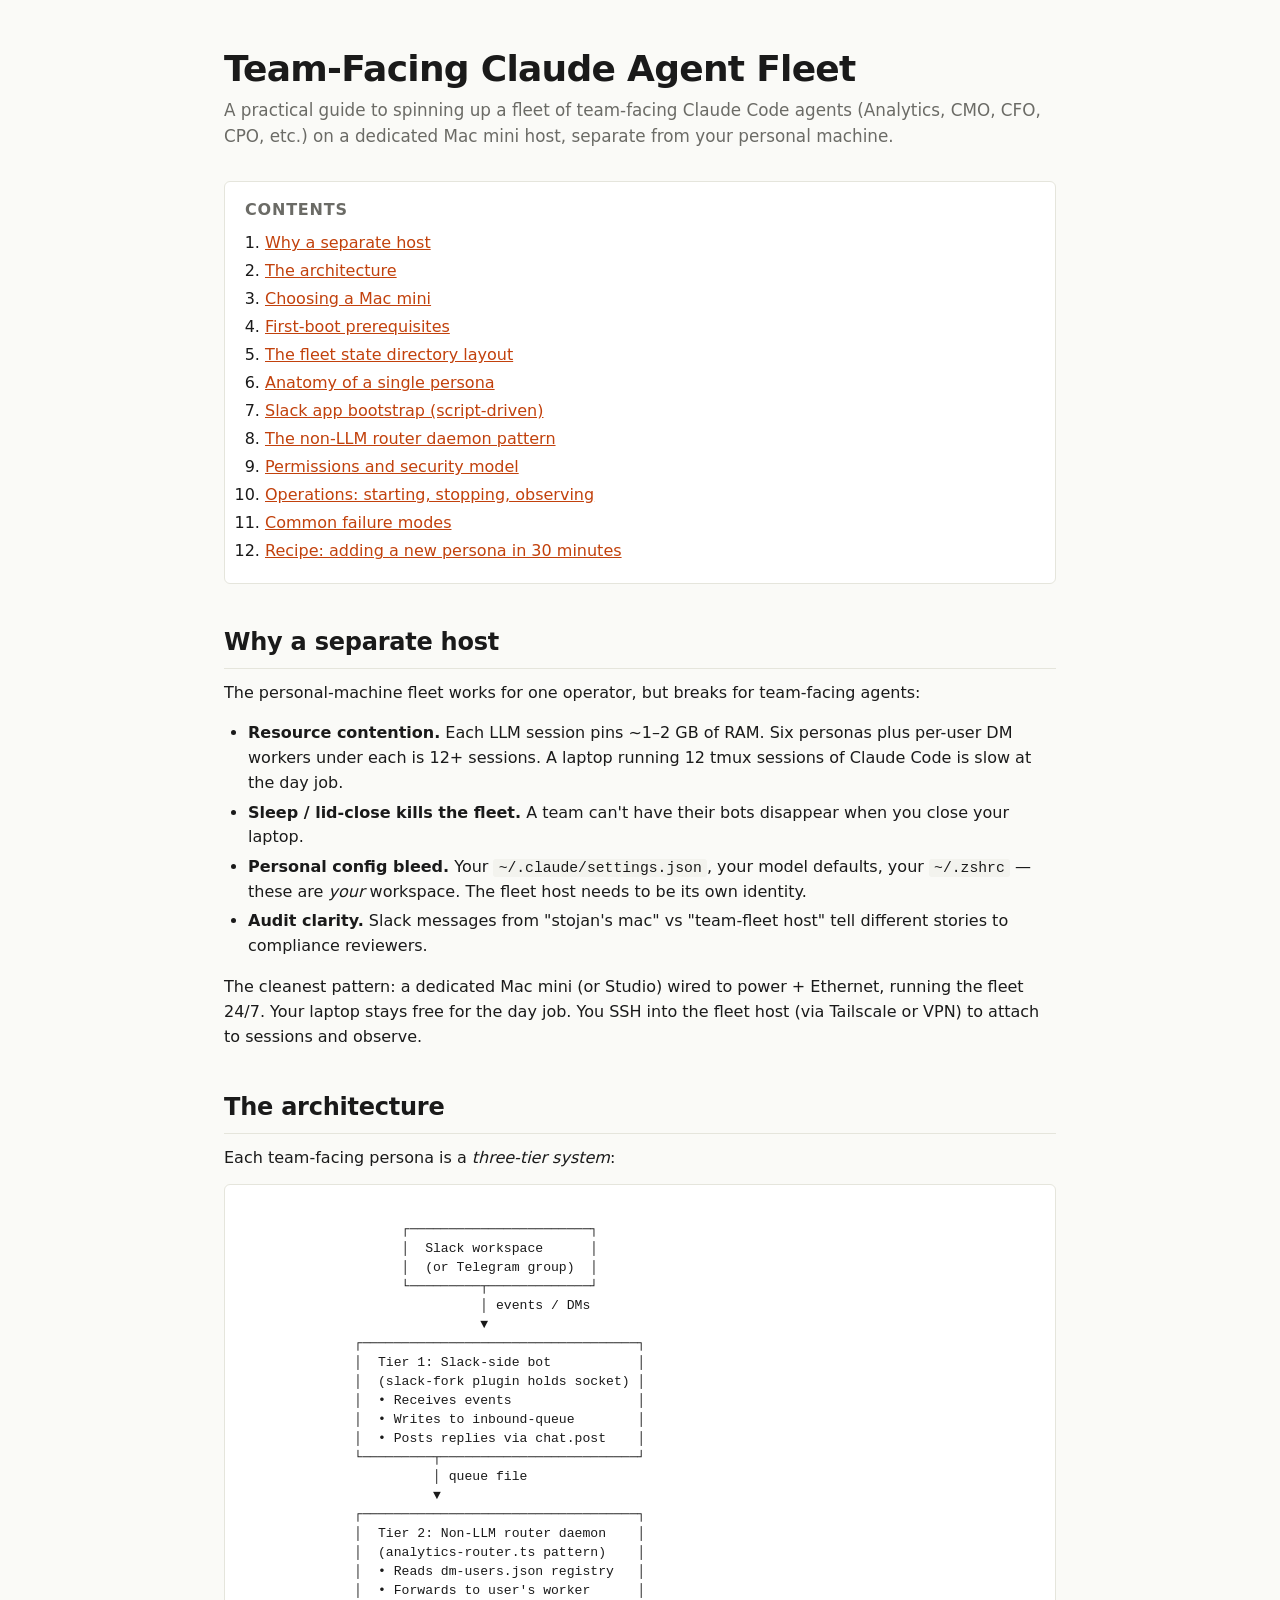
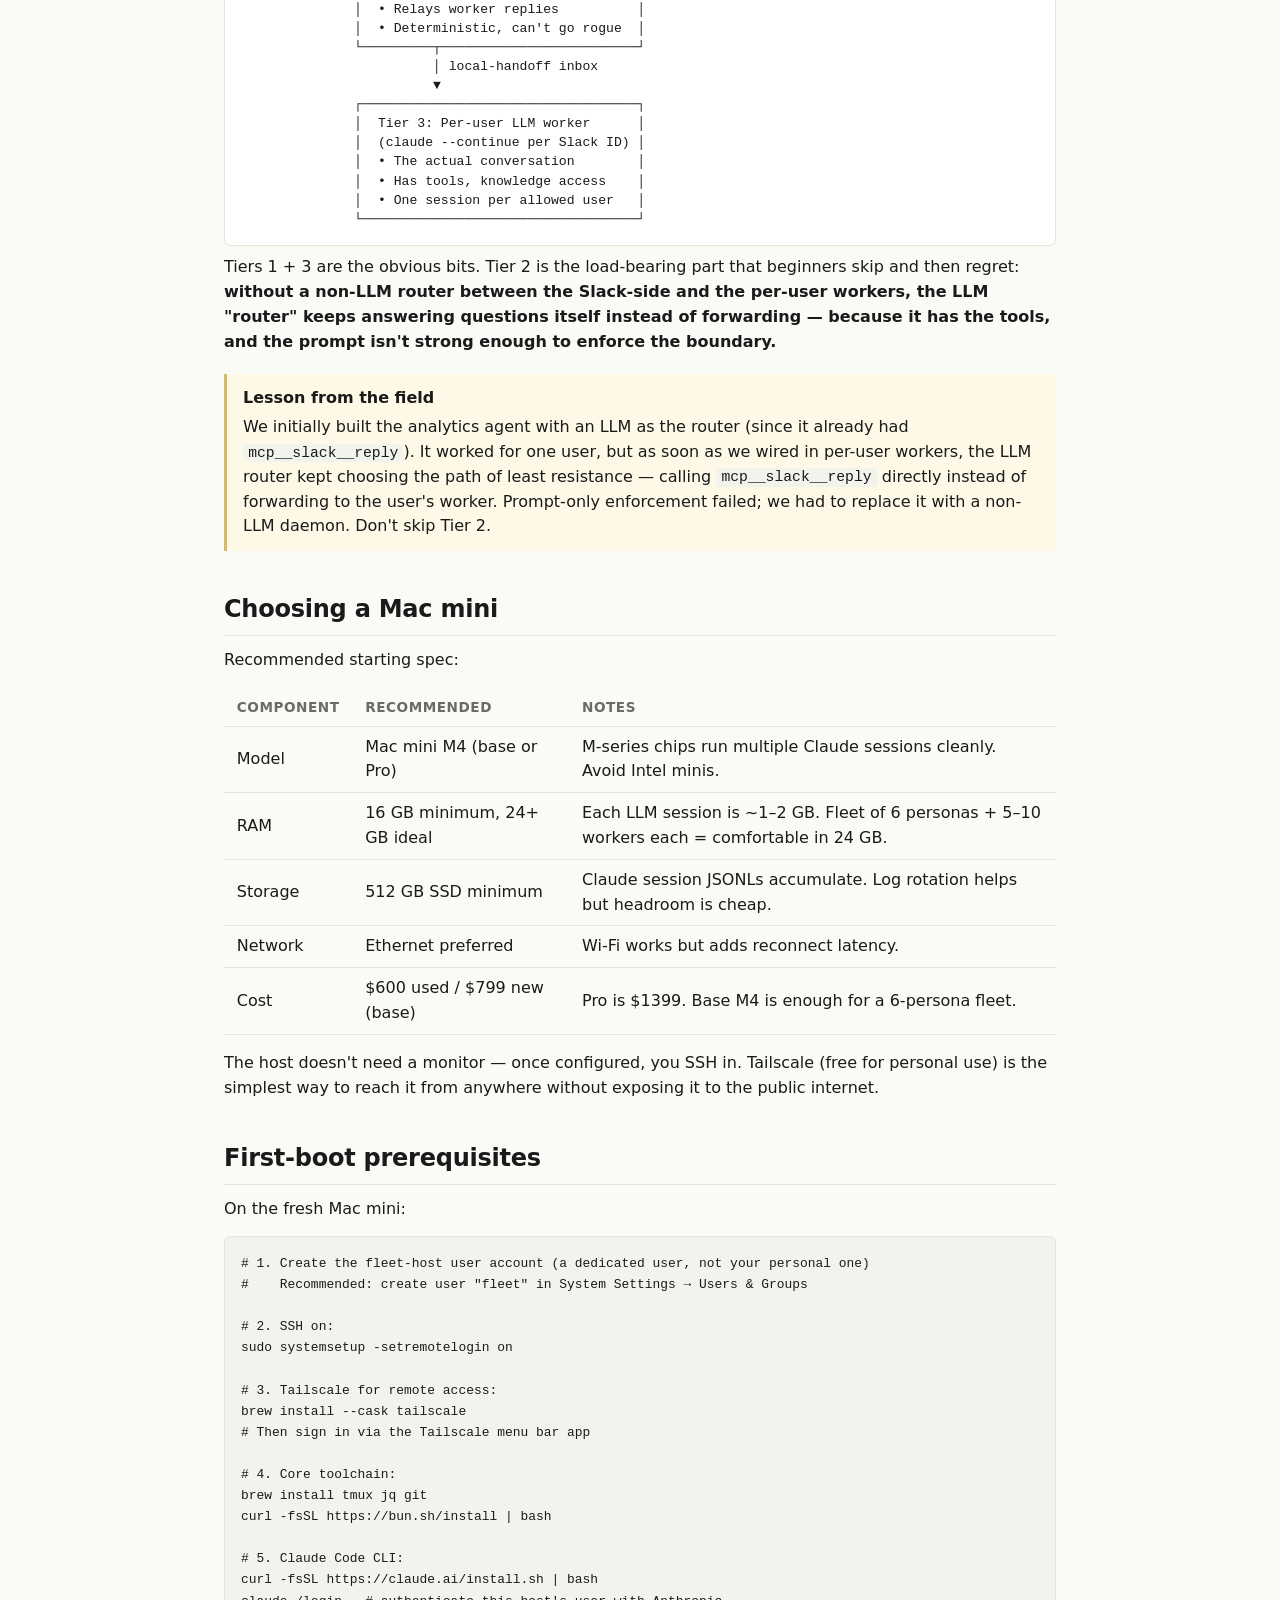
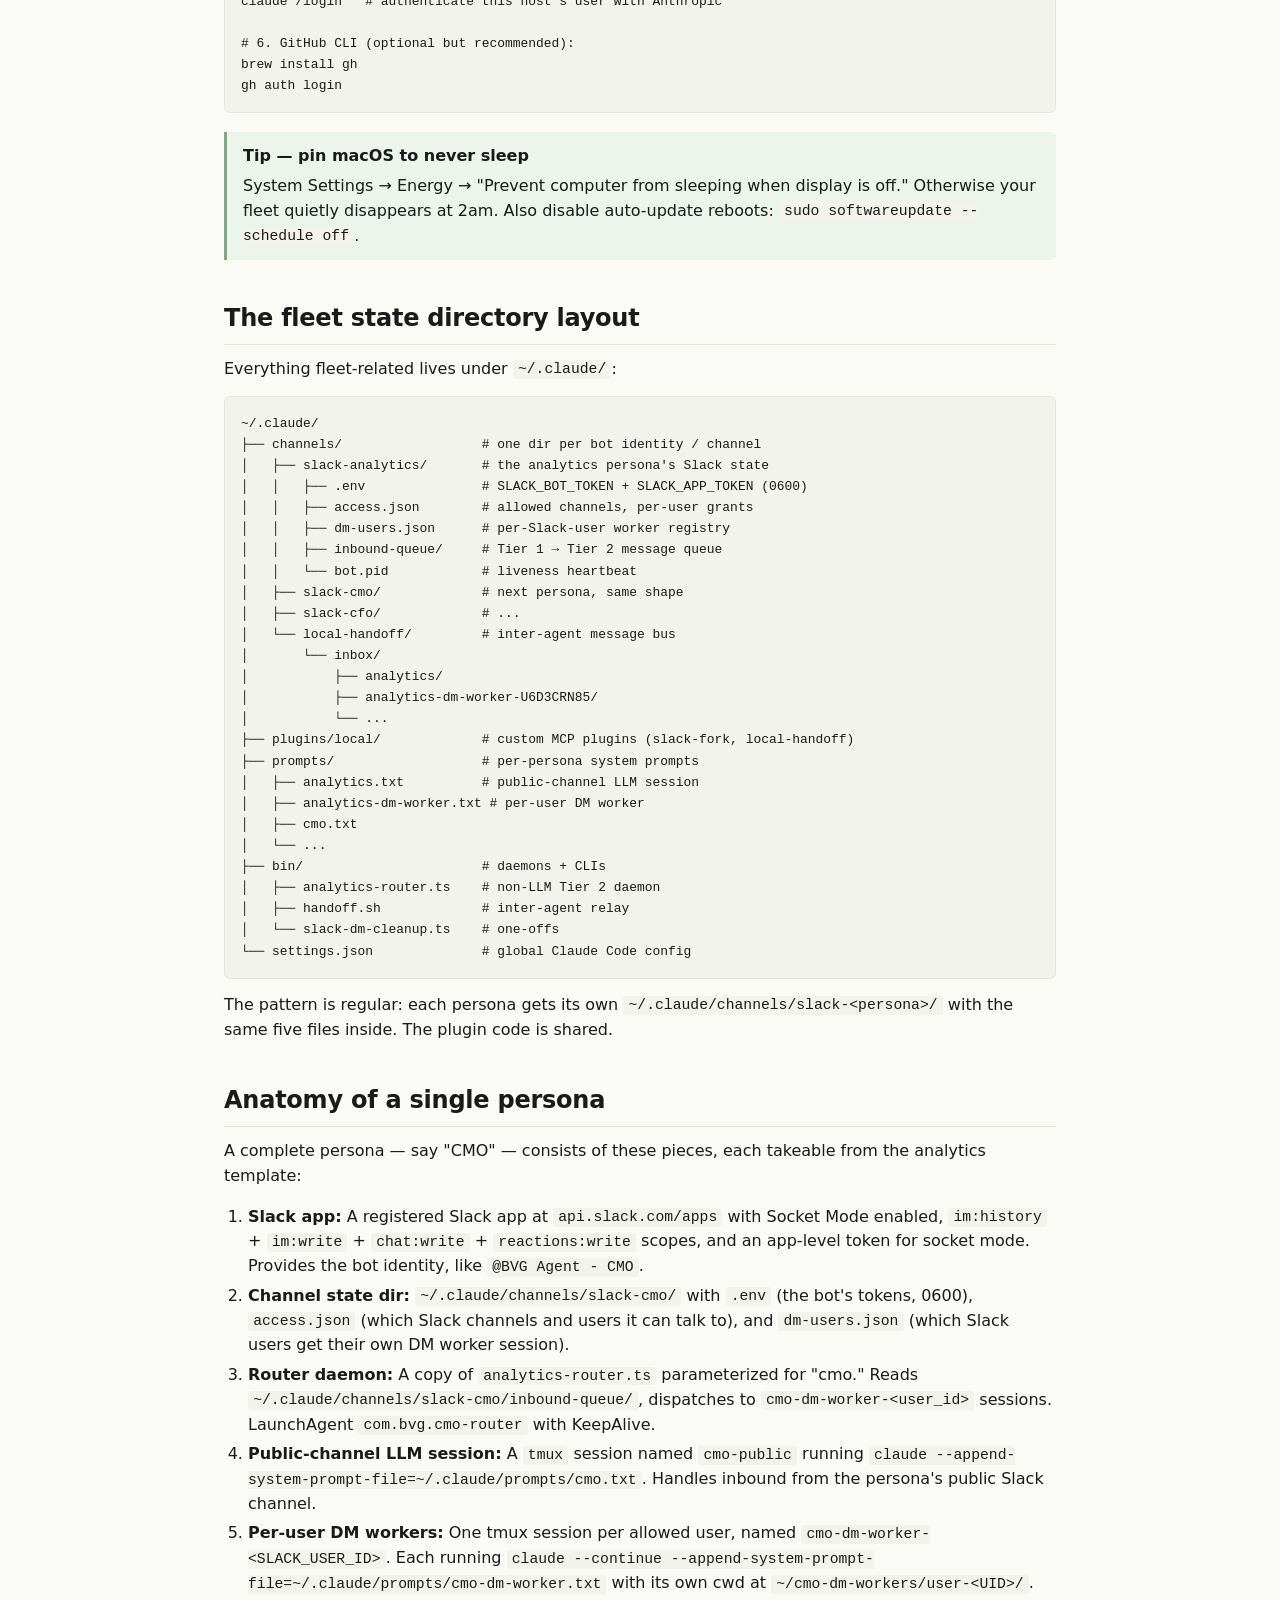
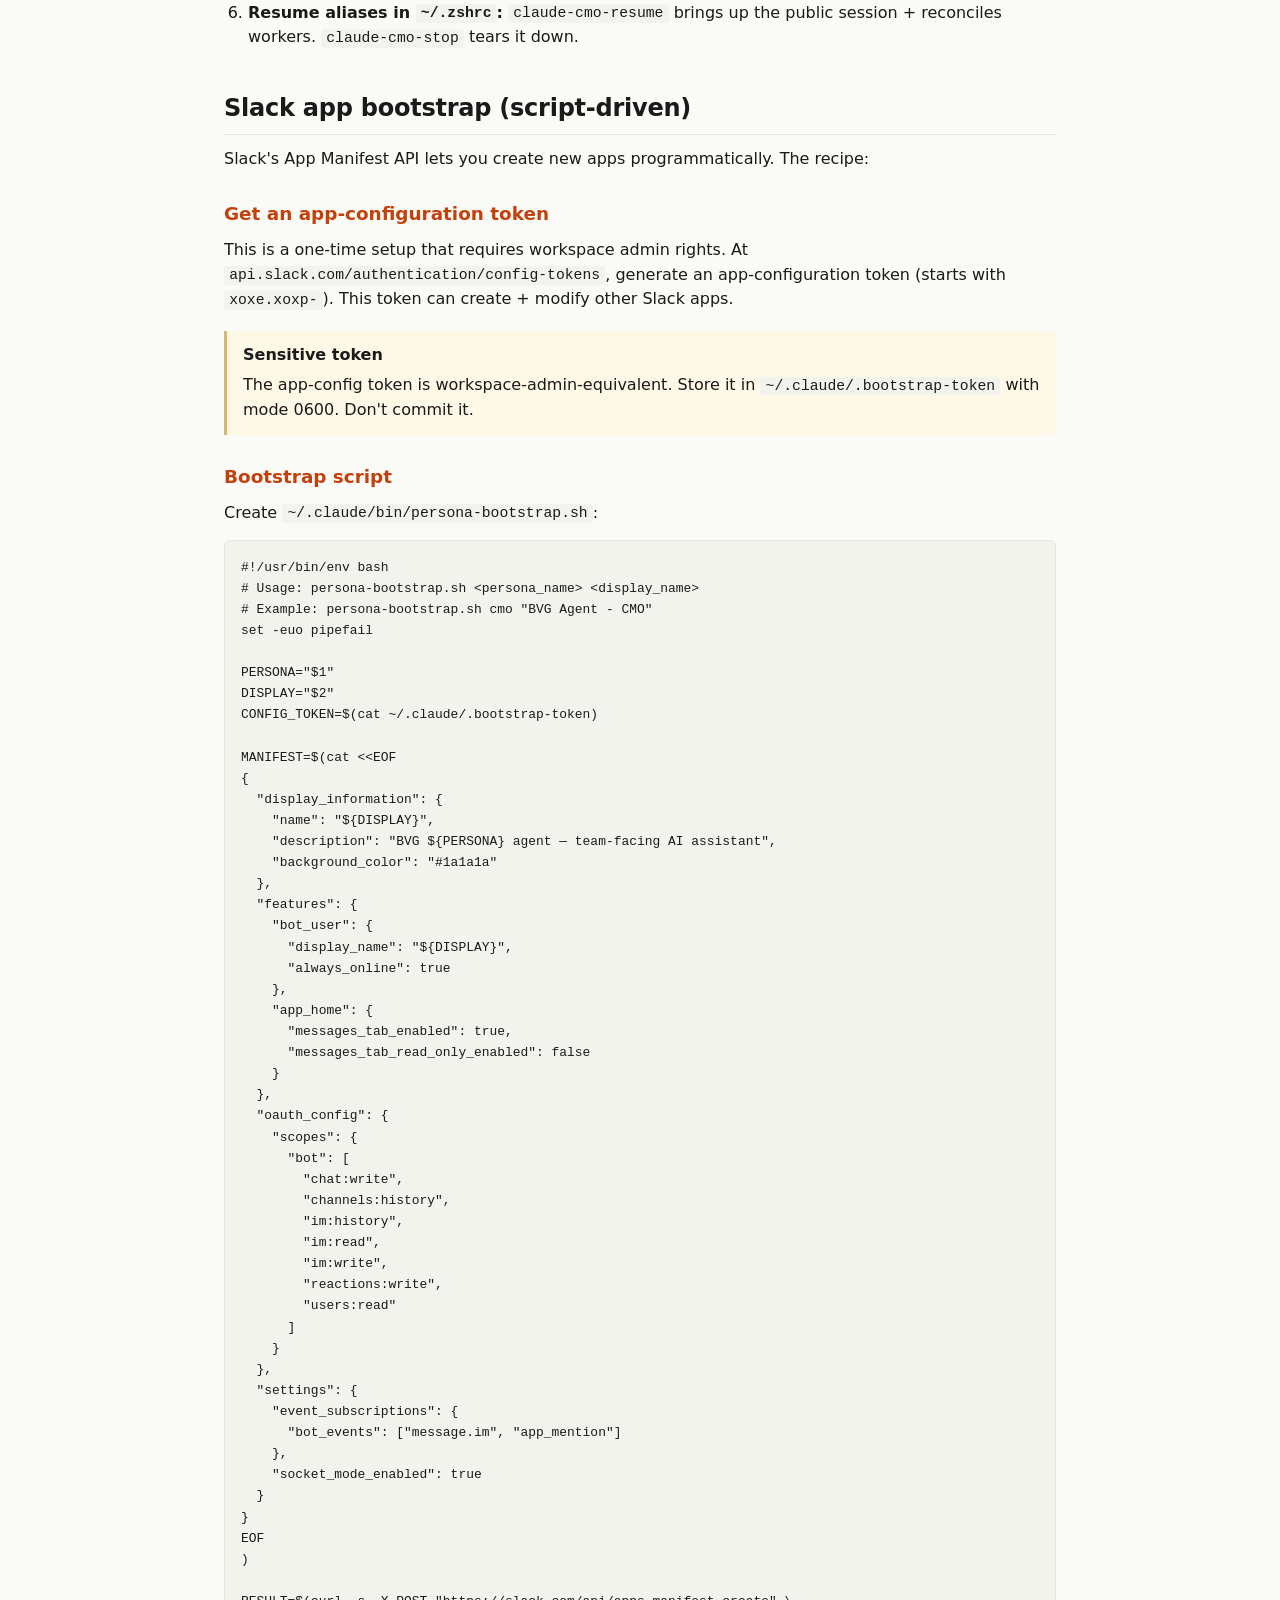
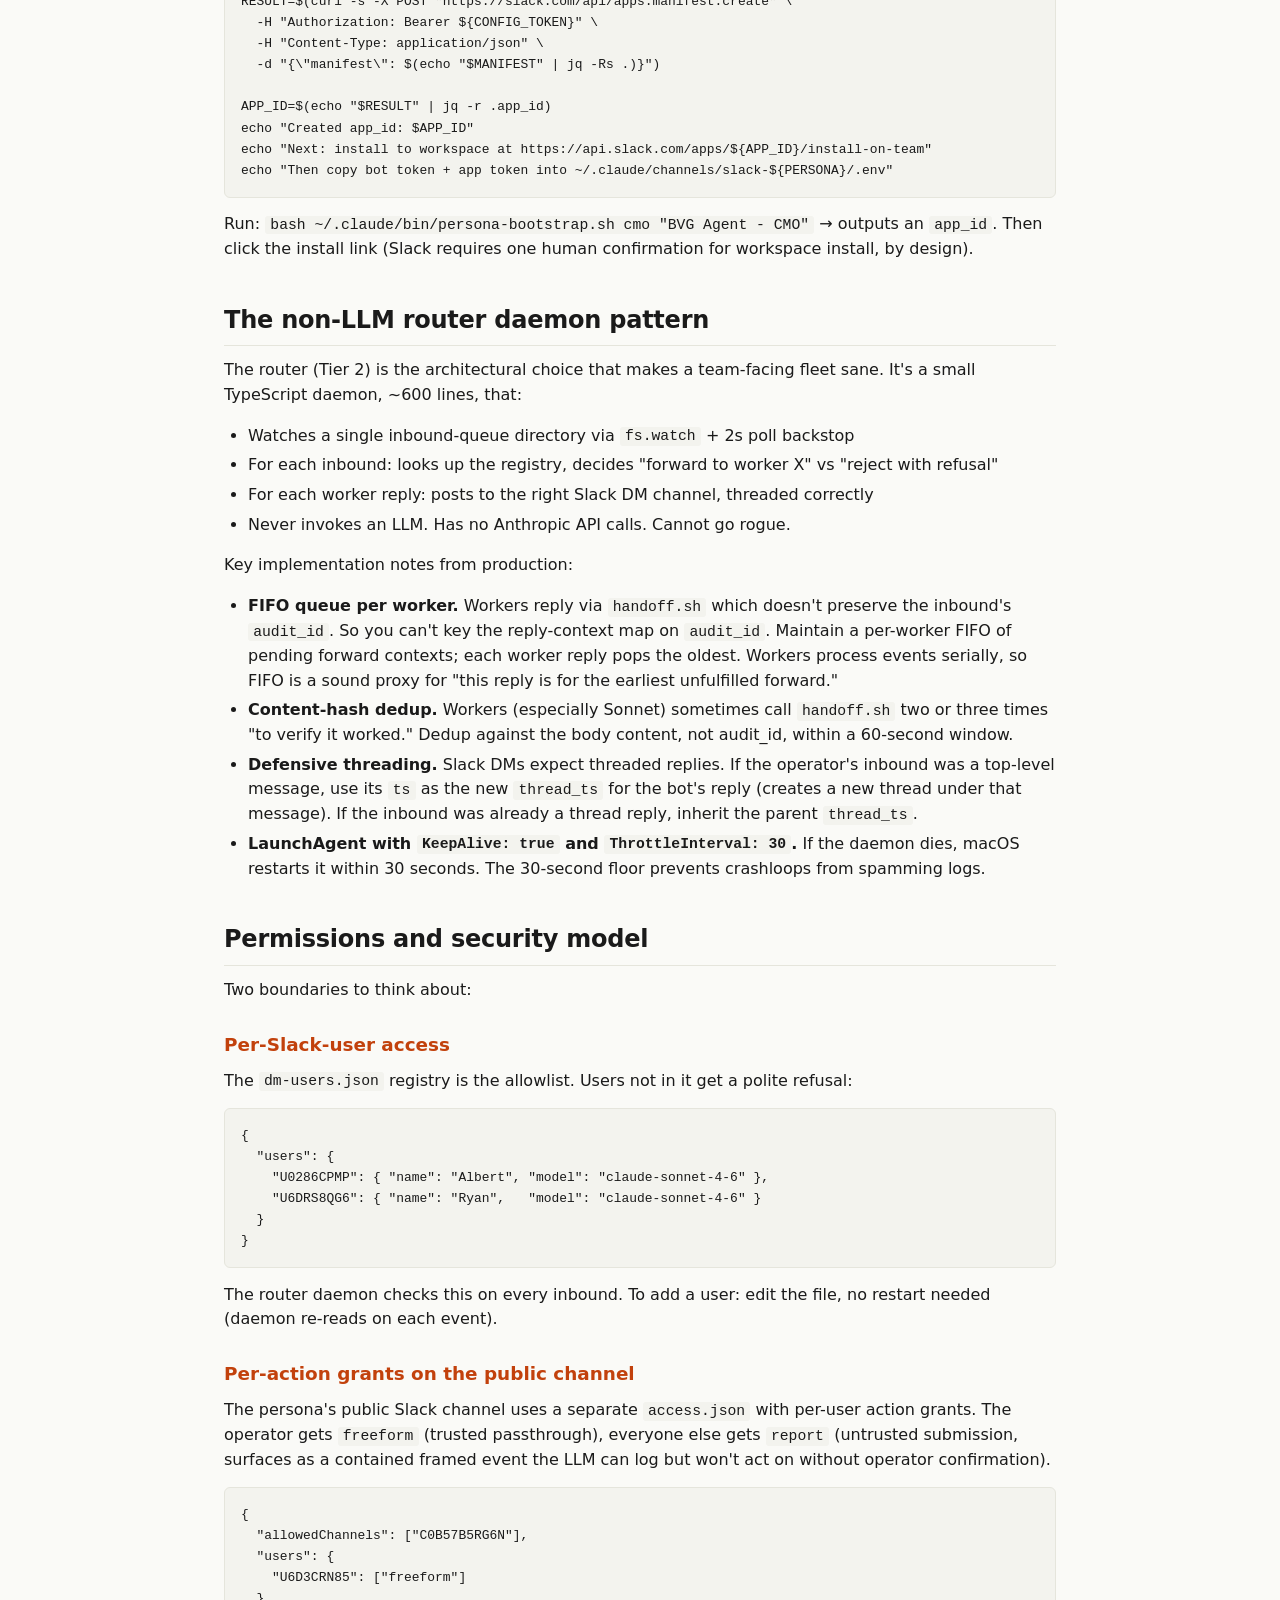
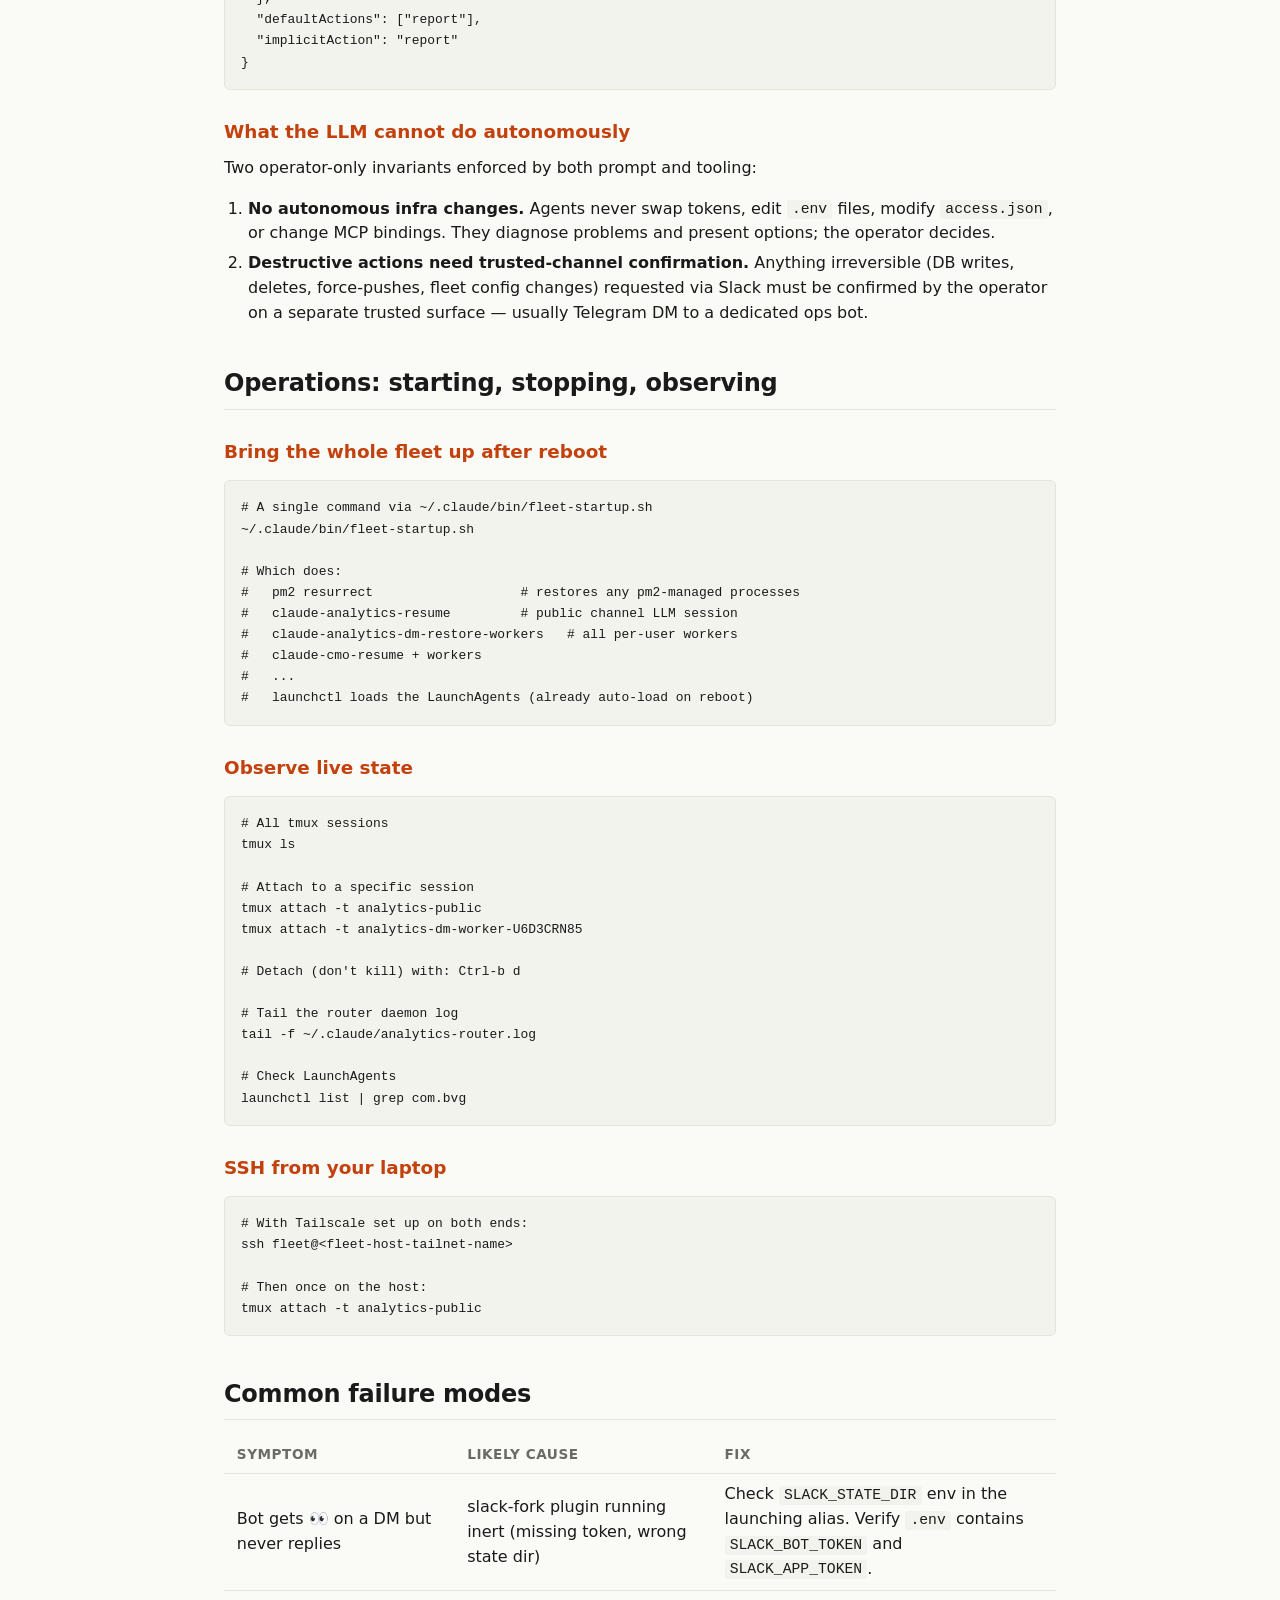
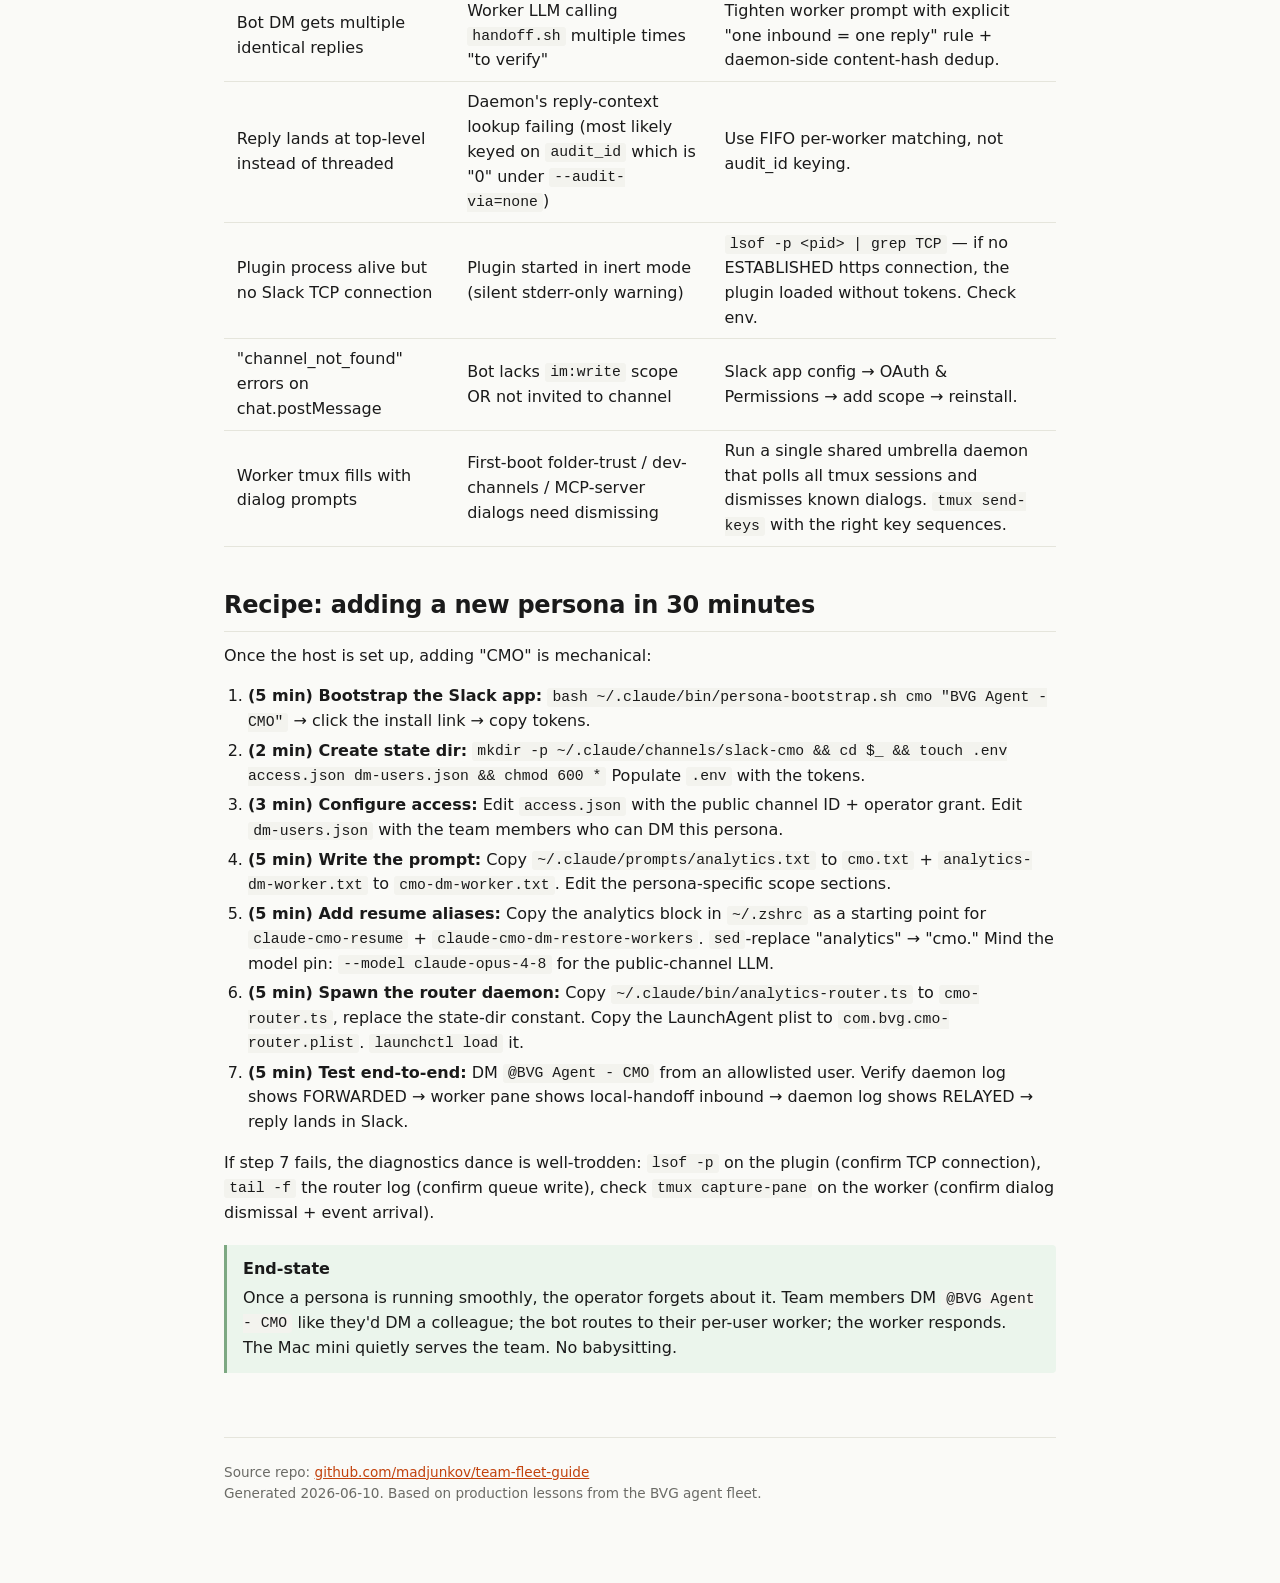
==== index.html @ b8d01f15 "Initial team-fleet guide: architecture + setup + persona-add recipe" ====
<!DOCTYPE html>
<html lang="en">
<head>
  <meta charset="UTF-8">
  <meta name="viewport" content="width=device-width, initial-scale=1.0">
  <title>Team-Facing Claude Agent Fleet — Architecture & Setup Guide</title>
  <style>
    :root {
      --bg: #fafaf7;
      --fg: #1a1a1a;
      --muted: #6b6b66;
      --accent: #c2410c;
      --accent-bg: #fef3eb;
      --border: #e5e5dc;
      --code-bg: #f3f3ee;
      --warn-bg: #fef8e6;
      --warn-border: #d4b96e;
      --ok-bg: #ebf5ec;
      --ok-border: #7da882;
    }
    * { box-sizing: border-box; }
    body {
      font-family: -apple-system, BlinkMacSystemFont, "Segoe UI", "Inter", system-ui, sans-serif;
      background: var(--bg);
      color: var(--fg);
      max-width: 880px;
      margin: 0 auto;
      padding: 3rem 1.5rem 5rem;
      line-height: 1.55;
      font-size: 16px;
    }
    h1 {
      font-size: 2.25rem;
      line-height: 1.15;
      margin: 0 0 0.5rem;
      letter-spacing: -0.02em;
    }
    h2 {
      font-size: 1.5rem;
      margin: 2.5rem 0 0.75rem;
      padding-bottom: 0.4rem;
      border-bottom: 1px solid var(--border);
      letter-spacing: -0.01em;
    }
    h3 {
      font-size: 1.15rem;
      margin: 1.75rem 0 0.5rem;
      color: var(--accent);
    }
    h4 {
      font-size: 1rem;
      margin: 1.25rem 0 0.5rem;
      text-transform: uppercase;
      letter-spacing: 0.05em;
      color: var(--muted);
    }
    p { margin: 0.6rem 0 0.8rem; }
    .subtitle {
      color: var(--muted);
      font-size: 1.05rem;
      margin: 0 0 2rem;
    }
    code {
      font-family: "SF Mono", "JetBrains Mono", Menlo, Consolas, monospace;
      font-size: 0.92em;
      background: var(--code-bg);
      padding: 0.1em 0.35em;
      border-radius: 3px;
    }
    pre {
      background: var(--code-bg);
      padding: 1rem;
      border-radius: 6px;
      overflow-x: auto;
      font-family: "SF Mono", "JetBrains Mono", Menlo, Consolas, monospace;
      font-size: 0.88rem;
      line-height: 1.5;
      border: 1px solid var(--border);
    }
    pre code { background: transparent; padding: 0; }
    a { color: var(--accent); }
    blockquote {
      margin: 1rem 0;
      padding: 0.6rem 1rem;
      border-left: 3px solid var(--accent);
      background: var(--accent-bg);
      color: var(--fg);
    }
    .callout {
      margin: 1.2rem 0;
      padding: 0.75rem 1rem;
      border-left: 3px solid;
      border-radius: 0 4px 4px 0;
    }
    .callout.warn {
      border-color: var(--warn-border);
      background: var(--warn-bg);
    }
    .callout.ok {
      border-color: var(--ok-border);
      background: var(--ok-bg);
    }
    .callout strong { display: block; margin-bottom: 0.3rem; }
    table {
      border-collapse: collapse;
      margin: 1rem 0;
      width: 100%;
    }
    th, td {
      text-align: left;
      padding: 0.5rem 0.8rem;
      border-bottom: 1px solid var(--border);
    }
    th {
      font-size: 0.85rem;
      text-transform: uppercase;
      letter-spacing: 0.04em;
      color: var(--muted);
    }
    ul, ol { padding-left: 1.5rem; }
    li { margin: 0.3rem 0; }
    nav.toc {
      background: #fff;
      border: 1px solid var(--border);
      border-radius: 6px;
      padding: 1rem 1.25rem;
      margin: 1.5rem 0 2.5rem;
    }
    nav.toc h4 { margin-top: 0; }
    nav.toc ol { margin: 0; padding-left: 1.25rem; }
    nav.toc li { margin: 0.2rem 0; }
    .footer {
      margin-top: 4rem;
      padding-top: 1.5rem;
      border-top: 1px solid var(--border);
      color: var(--muted);
      font-size: 0.85rem;
    }
    .ascii-diagram {
      background: #fff;
      border: 1px solid var(--border);
      padding: 1rem 1.2rem;
      font-family: "SF Mono", "JetBrains Mono", Menlo, monospace;
      font-size: 0.82rem;
      line-height: 1.45;
      white-space: pre;
      overflow-x: auto;
      border-radius: 6px;
    }
  </style>
</head>
<body>

<h1>Team-Facing Claude Agent Fleet</h1>
<p class="subtitle">A practical guide to spinning up a fleet of team-facing Claude Code agents (Analytics, CMO, CFO, CPO, etc.) on a dedicated Mac mini host, separate from your personal machine.</p>

<nav class="toc">
  <h4>Contents</h4>
  <ol>
    <li><a href="#why">Why a separate host</a></li>
    <li><a href="#architecture">The architecture</a></li>
    <li><a href="#hardware">Choosing a Mac mini</a></li>
    <li><a href="#prereqs">First-boot prerequisites</a></li>
    <li><a href="#fleet-state">The fleet state directory layout</a></li>
    <li><a href="#anatomy">Anatomy of a single persona</a></li>
    <li><a href="#slack-bootstrap">Slack app bootstrap (script-driven)</a></li>
    <li><a href="#dispatcher">The non-LLM router daemon pattern</a></li>
    <li><a href="#permissions">Permissions and security model</a></li>
    <li><a href="#operations">Operations: starting, stopping, observing</a></li>
    <li><a href="#failure-modes">Common failure modes</a></li>
    <li><a href="#adding-personas">Recipe: adding a new persona in 30 minutes</a></li>
  </ol>
</nav>

<h2 id="why">Why a separate host</h2>

<p>The personal-machine fleet works for one operator, but breaks for team-facing agents:</p>

<ul>
  <li><strong>Resource contention.</strong> Each LLM session pins ~1–2 GB of RAM. Six personas plus per-user DM workers under each is 12+ sessions. A laptop running 12 tmux sessions of Claude Code is slow at the day job.</li>
  <li><strong>Sleep / lid-close kills the fleet.</strong> A team can't have their bots disappear when you close your laptop.</li>
  <li><strong>Personal config bleed.</strong> Your <code>~/.claude/settings.json</code>, your model defaults, your <code>~/.zshrc</code> — these are <em>your</em> workspace. The fleet host needs to be its own identity.</li>
  <li><strong>Audit clarity.</strong> Slack messages from "stojan's mac" vs "team-fleet host" tell different stories to compliance reviewers.</li>
</ul>

<p>The cleanest pattern: a dedicated Mac mini (or Studio) wired to power + Ethernet, running the fleet 24/7. Your laptop stays free for the day job. You SSH into the fleet host (via Tailscale or VPN) to attach to sessions and observe.</p>

<h2 id="architecture">The architecture</h2>

<p>Each team-facing persona is a <em>three-tier system</em>:</p>

<div class="ascii-diagram">
                    ┌───────────────────────┐
                    │  Slack workspace      │
                    │  (or Telegram group)  │
                    └─────────┬─────────────┘
                              │ events / DMs
                              ▼
              ┌───────────────────────────────────┐
              │  Tier 1: Slack-side bot           │
              │  (slack-fork plugin holds socket) │
              │  • Receives events                │
              │  • Writes to inbound-queue        │
              │  • Posts replies via chat.post    │
              └─────────┬─────────────────────────┘
                        │ queue file
                        ▼
              ┌───────────────────────────────────┐
              │  Tier 2: Non-LLM router daemon    │
              │  (analytics-router.ts pattern)    │
              │  • Reads dm-users.json registry   │
              │  • Forwards to user's worker      │
              │  • Relays worker replies          │
              │  • Deterministic, can't go rogue  │
              └─────────┬─────────────────────────┘
                        │ local-handoff inbox
                        ▼
              ┌───────────────────────────────────┐
              │  Tier 3: Per-user LLM worker      │
              │  (claude --continue per Slack ID) │
              │  • The actual conversation        │
              │  • Has tools, knowledge access    │
              │  • One session per allowed user   │
              └───────────────────────────────────┘
</div>

<p>Tiers 1 + 3 are the obvious bits. Tier 2 is the load-bearing part that beginners skip and then regret: <strong>without a non-LLM router between the Slack-side and the per-user workers, the LLM "router" keeps answering questions itself instead of forwarding — because it has the tools, and the prompt isn't strong enough to enforce the boundary.</strong></p>

<div class="callout warn">
  <strong>Lesson from the field</strong>
  We initially built the analytics agent with an LLM as the router (since it already had <code>mcp__slack__reply</code>). It worked for one user, but as soon as we wired in per-user workers, the LLM router kept choosing the path of least resistance — calling <code>mcp__slack__reply</code> directly instead of forwarding to the user's worker. Prompt-only enforcement failed; we had to replace it with a non-LLM daemon. Don't skip Tier 2.
</div>

<h2 id="hardware">Choosing a Mac mini</h2>

<p>Recommended starting spec:</p>

<table>
  <tr><th>Component</th><th>Recommended</th><th>Notes</th></tr>
  <tr><td>Model</td><td>Mac mini M4 (base or Pro)</td><td>M-series chips run multiple Claude sessions cleanly. Avoid Intel minis.</td></tr>
  <tr><td>RAM</td><td>16 GB minimum, 24+ GB ideal</td><td>Each LLM session is ~1–2 GB. Fleet of 6 personas + 5–10 workers each = comfortable in 24 GB.</td></tr>
  <tr><td>Storage</td><td>512 GB SSD minimum</td><td>Claude session JSONLs accumulate. Log rotation helps but headroom is cheap.</td></tr>
  <tr><td>Network</td><td>Ethernet preferred</td><td>Wi-Fi works but adds reconnect latency.</td></tr>
  <tr><td>Cost</td><td>$600 used / $799 new (base)</td><td>Pro is $1399. Base M4 is enough for a 6-persona fleet.</td></tr>
</table>

<p>The host doesn't need a monitor — once configured, you SSH in. Tailscale (free for personal use) is the simplest way to reach it from anywhere without exposing it to the public internet.</p>

<h2 id="prereqs">First-boot prerequisites</h2>

<p>On the fresh Mac mini:</p>

<pre><code># 1. Create the fleet-host user account (a dedicated user, not your personal one)
#    Recommended: create user "fleet" in System Settings → Users & Groups

# 2. SSH on:
sudo systemsetup -setremotelogin on

# 3. Tailscale for remote access:
brew install --cask tailscale
# Then sign in via the Tailscale menu bar app

# 4. Core toolchain:
brew install tmux jq git
curl -fsSL https://bun.sh/install | bash

# 5. Claude Code CLI:
curl -fsSL https://claude.ai/install.sh | bash
claude /login   # authenticate this host's user with Anthropic

# 6. GitHub CLI (optional but recommended):
brew install gh
gh auth login</code></pre>

<div class="callout ok">
  <strong>Tip — pin macOS to never sleep</strong>
  System Settings → Energy → "Prevent computer from sleeping when display is off." Otherwise your fleet quietly disappears at 2am. Also disable auto-update reboots: <code>sudo softwareupdate --schedule off</code>.
</div>

<h2 id="fleet-state">The fleet state directory layout</h2>

<p>Everything fleet-related lives under <code>~/.claude/</code>:</p>

<pre><code>~/.claude/
├── channels/                  # one dir per bot identity / channel
│   ├── slack-analytics/       # the analytics persona's Slack state
│   │   ├── .env               # SLACK_BOT_TOKEN + SLACK_APP_TOKEN (0600)
│   │   ├── access.json        # allowed channels, per-user grants
│   │   ├── dm-users.json      # per-Slack-user worker registry
│   │   ├── inbound-queue/     # Tier 1 → Tier 2 message queue
│   │   └── bot.pid            # liveness heartbeat
│   ├── slack-cmo/             # next persona, same shape
│   ├── slack-cfo/             # ...
│   └── local-handoff/         # inter-agent message bus
│       └── inbox/
│           ├── analytics/
│           ├── analytics-dm-worker-U6D3CRN85/
│           └── ...
├── plugins/local/             # custom MCP plugins (slack-fork, local-handoff)
├── prompts/                   # per-persona system prompts
│   ├── analytics.txt          # public-channel LLM session
│   ├── analytics-dm-worker.txt # per-user DM worker
│   ├── cmo.txt
│   └── ...
├── bin/                       # daemons + CLIs
│   ├── analytics-router.ts    # non-LLM Tier 2 daemon
│   ├── handoff.sh             # inter-agent relay
│   └── slack-dm-cleanup.ts    # one-offs
└── settings.json              # global Claude Code config</code></pre>

<p>The pattern is regular: each persona gets its own <code>~/.claude/channels/slack-&lt;persona&gt;/</code> with the same five files inside. The plugin code is shared.</p>

<h2 id="anatomy">Anatomy of a single persona</h2>

<p>A complete persona — say "CMO" — consists of these pieces, each takeable from the analytics template:</p>

<ol>
  <li><strong>Slack app:</strong> A registered Slack app at <code>api.slack.com/apps</code> with Socket Mode enabled, <code>im:history</code> + <code>im:write</code> + <code>chat:write</code> + <code>reactions:write</code> scopes, and an app-level token for socket mode. Provides the bot identity, like <code>@BVG Agent - CMO</code>.</li>
  <li><strong>Channel state dir:</strong> <code>~/.claude/channels/slack-cmo/</code> with <code>.env</code> (the bot's tokens, 0600), <code>access.json</code> (which Slack channels and users it can talk to), and <code>dm-users.json</code> (which Slack users get their own DM worker session).</li>
  <li><strong>Router daemon:</strong> A copy of <code>analytics-router.ts</code> parameterized for "cmo." Reads <code>~/.claude/channels/slack-cmo/inbound-queue/</code>, dispatches to <code>cmo-dm-worker-&lt;user_id&gt;</code> sessions. LaunchAgent <code>com.bvg.cmo-router</code> with KeepAlive.</li>
  <li><strong>Public-channel LLM session:</strong> A <code>tmux</code> session named <code>cmo-public</code> running <code>claude --append-system-prompt-file=~/.claude/prompts/cmo.txt</code>. Handles inbound from the persona's public Slack channel.</li>
  <li><strong>Per-user DM workers:</strong> One tmux session per allowed user, named <code>cmo-dm-worker-&lt;SLACK_USER_ID&gt;</code>. Each running <code>claude --continue --append-system-prompt-file=~/.claude/prompts/cmo-dm-worker.txt</code> with its own cwd at <code>~/cmo-dm-workers/user-&lt;UID&gt;/</code>.</li>
  <li><strong>Resume aliases in <code>~/.zshrc</code>:</strong> <code>claude-cmo-resume</code> brings up the public session + reconciles workers. <code>claude-cmo-stop</code> tears it down.</li>
</ol>

<h2 id="slack-bootstrap">Slack app bootstrap (script-driven)</h2>

<p>Slack's App Manifest API lets you create new apps programmatically. The recipe:</p>

<h3>Get an app-configuration token</h3>

<p>This is a one-time setup that requires workspace admin rights. At <code>api.slack.com/authentication/config-tokens</code>, generate an app-configuration token (starts with <code>xoxe.xoxp-</code>). This token can create + modify other Slack apps.</p>

<div class="callout warn">
  <strong>Sensitive token</strong>
  The app-config token is workspace-admin-equivalent. Store it in <code>~/.claude/.bootstrap-token</code> with mode 0600. Don't commit it.
</div>

<h3>Bootstrap script</h3>

<p>Create <code>~/.claude/bin/persona-bootstrap.sh</code>:</p>

<pre><code>#!/usr/bin/env bash
# Usage: persona-bootstrap.sh &lt;persona_name&gt; &lt;display_name&gt;
# Example: persona-bootstrap.sh cmo "BVG Agent - CMO"
set -euo pipefail

PERSONA="$1"
DISPLAY="$2"
CONFIG_TOKEN=$(cat ~/.claude/.bootstrap-token)

MANIFEST=$(cat &lt;&lt;EOF
{
  "display_information": {
    "name": "${DISPLAY}",
    "description": "BVG ${PERSONA} agent — team-facing AI assistant",
    "background_color": "#1a1a1a"
  },
  "features": {
    "bot_user": {
      "display_name": "${DISPLAY}",
      "always_online": true
    },
    "app_home": {
      "messages_tab_enabled": true,
      "messages_tab_read_only_enabled": false
    }
  },
  "oauth_config": {
    "scopes": {
      "bot": [
        "chat:write",
        "channels:history",
        "im:history",
        "im:read",
        "im:write",
        "reactions:write",
        "users:read"
      ]
    }
  },
  "settings": {
    "event_subscriptions": {
      "bot_events": ["message.im", "app_mention"]
    },
    "socket_mode_enabled": true
  }
}
EOF
)

RESULT=$(curl -s -X POST "https://slack.com/api/apps.manifest.create" \
  -H "Authorization: Bearer ${CONFIG_TOKEN}" \
  -H "Content-Type: application/json" \
  -d "{\"manifest\": $(echo "$MANIFEST" | jq -Rs .)}")

APP_ID=$(echo "$RESULT" | jq -r .app_id)
echo "Created app_id: $APP_ID"
echo "Next: install to workspace at https://api.slack.com/apps/${APP_ID}/install-on-team"
echo "Then copy bot token + app token into ~/.claude/channels/slack-${PERSONA}/.env"</code></pre>

<p>Run: <code>bash ~/.claude/bin/persona-bootstrap.sh cmo "BVG Agent - CMO"</code> → outputs an <code>app_id</code>. Then click the install link (Slack requires one human confirmation for workspace install, by design).</p>

<h2 id="dispatcher">The non-LLM router daemon pattern</h2>

<p>The router (Tier 2) is the architectural choice that makes a team-facing fleet sane. It's a small TypeScript daemon, ~600 lines, that:</p>

<ul>
  <li>Watches a single inbound-queue directory via <code>fs.watch</code> + 2s poll backstop</li>
  <li>For each inbound: looks up the registry, decides "forward to worker X" vs "reject with refusal"</li>
  <li>For each worker reply: posts to the right Slack DM channel, threaded correctly</li>
  <li>Never invokes an LLM. Has no Anthropic API calls. Cannot go rogue.</li>
</ul>

<p>Key implementation notes from production:</p>

<ul>
  <li><strong>FIFO queue per worker.</strong> Workers reply via <code>handoff.sh</code> which doesn't preserve the inbound's <code>audit_id</code>. So you can't key the reply-context map on <code>audit_id</code>. Maintain a per-worker FIFO of pending forward contexts; each worker reply pops the oldest. Workers process events serially, so FIFO is a sound proxy for "this reply is for the earliest unfulfilled forward."</li>
  <li><strong>Content-hash dedup.</strong> Workers (especially Sonnet) sometimes call <code>handoff.sh</code> two or three times "to verify it worked." Dedup against the body content, not audit_id, within a 60-second window.</li>
  <li><strong>Defensive threading.</strong> Slack DMs expect threaded replies. If the operator's inbound was a top-level message, use its <code>ts</code> as the new <code>thread_ts</code> for the bot's reply (creates a new thread under that message). If the inbound was already a thread reply, inherit the parent <code>thread_ts</code>.</li>
  <li><strong>LaunchAgent with <code>KeepAlive: true</code> and <code>ThrottleInterval: 30</code>.</strong> If the daemon dies, macOS restarts it within 30 seconds. The 30-second floor prevents crashloops from spamming logs.</li>
</ul>

<h2 id="permissions">Permissions and security model</h2>

<p>Two boundaries to think about:</p>

<h3>Per-Slack-user access</h3>

<p>The <code>dm-users.json</code> registry is the allowlist. Users not in it get a polite refusal:</p>

<pre><code>{
  "users": {
    "U0286CPMP": { "name": "Albert", "model": "claude-sonnet-4-6" },
    "U6DRS8QG6": { "name": "Ryan",   "model": "claude-sonnet-4-6" }
  }
}</code></pre>

<p>The router daemon checks this on every inbound. To add a user: edit the file, no restart needed (daemon re-reads on each event).</p>

<h3>Per-action grants on the public channel</h3>

<p>The persona's public Slack channel uses a separate <code>access.json</code> with per-user action grants. The operator gets <code>freeform</code> (trusted passthrough), everyone else gets <code>report</code> (untrusted submission, surfaces as a contained framed event the LLM can log but won't act on without operator confirmation).</p>

<pre><code>{
  "allowedChannels": ["C0B57B5RG6N"],
  "users": {
    "U6D3CRN85": ["freeform"]
  },
  "defaultActions": ["report"],
  "implicitAction": "report"
}</code></pre>

<h3>What the LLM cannot do autonomously</h3>

<p>Two operator-only invariants enforced by both prompt and tooling:</p>

<ol>
  <li><strong>No autonomous infra changes.</strong> Agents never swap tokens, edit <code>.env</code> files, modify <code>access.json</code>, or change MCP bindings. They diagnose problems and present options; the operator decides.</li>
  <li><strong>Destructive actions need trusted-channel confirmation.</strong> Anything irreversible (DB writes, deletes, force-pushes, fleet config changes) requested via Slack must be confirmed by the operator on a separate trusted surface — usually Telegram DM to a dedicated ops bot.</li>
</ol>

<h2 id="operations">Operations: starting, stopping, observing</h2>

<h3>Bring the whole fleet up after reboot</h3>

<pre><code># A single command via ~/.claude/bin/fleet-startup.sh
~/.claude/bin/fleet-startup.sh

# Which does:
#   pm2 resurrect                   # restores any pm2-managed processes
#   claude-analytics-resume         # public channel LLM session
#   claude-analytics-dm-restore-workers   # all per-user workers
#   claude-cmo-resume + workers
#   ...
#   launchctl loads the LaunchAgents (already auto-load on reboot)</code></pre>

<h3>Observe live state</h3>

<pre><code># All tmux sessions
tmux ls

# Attach to a specific session
tmux attach -t analytics-public
tmux attach -t analytics-dm-worker-U6D3CRN85

# Detach (don't kill) with: Ctrl-b d

# Tail the router daemon log
tail -f ~/.claude/analytics-router.log

# Check LaunchAgents
launchctl list | grep com.bvg</code></pre>

<h3>SSH from your laptop</h3>

<pre><code># With Tailscale set up on both ends:
ssh fleet@&lt;fleet-host-tailnet-name&gt;

# Then once on the host:
tmux attach -t analytics-public</code></pre>

<h2 id="failure-modes">Common failure modes</h2>

<table>
  <tr><th>Symptom</th><th>Likely cause</th><th>Fix</th></tr>
  <tr>
    <td>Bot gets 👀 on a DM but never replies</td>
    <td>slack-fork plugin running inert (missing token, wrong state dir)</td>
    <td>Check <code>SLACK_STATE_DIR</code> env in the launching alias. Verify <code>.env</code> contains <code>SLACK_BOT_TOKEN</code> and <code>SLACK_APP_TOKEN</code>.</td>
  </tr>
  <tr>
    <td>Bot DM gets multiple identical replies</td>
    <td>Worker LLM calling <code>handoff.sh</code> multiple times "to verify"</td>
    <td>Tighten worker prompt with explicit "one inbound = one reply" rule + daemon-side content-hash dedup.</td>
  </tr>
  <tr>
    <td>Reply lands at top-level instead of threaded</td>
    <td>Daemon's reply-context lookup failing (most likely keyed on <code>audit_id</code> which is "0" under <code>--audit-via=none</code>)</td>
    <td>Use FIFO per-worker matching, not audit_id keying.</td>
  </tr>
  <tr>
    <td>Plugin process alive but no Slack TCP connection</td>
    <td>Plugin started in inert mode (silent stderr-only warning)</td>
    <td><code>lsof -p &lt;pid&gt; | grep TCP</code> — if no ESTABLISHED https connection, the plugin loaded without tokens. Check env.</td>
  </tr>
  <tr>
    <td>"channel_not_found" errors on chat.postMessage</td>
    <td>Bot lacks <code>im:write</code> scope OR not invited to channel</td>
    <td>Slack app config → OAuth & Permissions → add scope → reinstall.</td>
  </tr>
  <tr>
    <td>Worker tmux fills with dialog prompts</td>
    <td>First-boot folder-trust / dev-channels / MCP-server dialogs need dismissing</td>
    <td>Run a single shared umbrella daemon that polls all tmux sessions and dismisses known dialogs. <code>tmux send-keys</code> with the right key sequences.</td>
  </tr>
</table>

<h2 id="adding-personas">Recipe: adding a new persona in 30 minutes</h2>

<p>Once the host is set up, adding "CMO" is mechanical:</p>

<ol>
  <li><strong>(5 min) Bootstrap the Slack app:</strong> <code>bash ~/.claude/bin/persona-bootstrap.sh cmo "BVG Agent - CMO"</code> → click the install link → copy tokens.</li>
  <li><strong>(2 min) Create state dir:</strong> <code>mkdir -p ~/.claude/channels/slack-cmo && cd $_ && touch .env access.json dm-users.json && chmod 600 *</code> Populate <code>.env</code> with the tokens.</li>
  <li><strong>(3 min) Configure access:</strong> Edit <code>access.json</code> with the public channel ID + operator grant. Edit <code>dm-users.json</code> with the team members who can DM this persona.</li>
  <li><strong>(5 min) Write the prompt:</strong> Copy <code>~/.claude/prompts/analytics.txt</code> to <code>cmo.txt</code> + <code>analytics-dm-worker.txt</code> to <code>cmo-dm-worker.txt</code>. Edit the persona-specific scope sections.</li>
  <li><strong>(5 min) Add resume aliases:</strong> Copy the analytics block in <code>~/.zshrc</code> as a starting point for <code>claude-cmo-resume</code> + <code>claude-cmo-dm-restore-workers</code>. <code>sed</code>-replace "analytics" → "cmo." Mind the model pin: <code>--model claude-opus-4-8</code> for the public-channel LLM.</li>
  <li><strong>(5 min) Spawn the router daemon:</strong> Copy <code>~/.claude/bin/analytics-router.ts</code> to <code>cmo-router.ts</code>, replace the state-dir constant. Copy the LaunchAgent plist to <code>com.bvg.cmo-router.plist</code>. <code>launchctl load</code> it.</li>
  <li><strong>(5 min) Test end-to-end:</strong> DM <code>@BVG Agent - CMO</code> from an allowlisted user. Verify daemon log shows FORWARDED → worker pane shows local-handoff inbound → daemon log shows RELAYED → reply lands in Slack.</li>
</ol>

<p>If step 7 fails, the diagnostics dance is well-trodden: <code>lsof -p</code> on the plugin (confirm TCP connection), <code>tail -f</code> the router log (confirm queue write), check <code>tmux capture-pane</code> on the worker (confirm dialog dismissal + event arrival).</p>

<div class="callout ok">
  <strong>End-state</strong>
  Once a persona is running smoothly, the operator forgets about it. Team members DM <code>@BVG Agent - CMO</code> like they'd DM a colleague; the bot routes to their per-user worker; the worker responds. The Mac mini quietly serves the team. No babysitting.
</div>

<div class="footer">
  Source repo: <a href="https://github.com/madjunkov/team-fleet-guide">github.com/madjunkov/team-fleet-guide</a><br>
  Generated 2026-06-10. Based on production lessons from the BVG agent fleet.
</div>

</body>
</html>
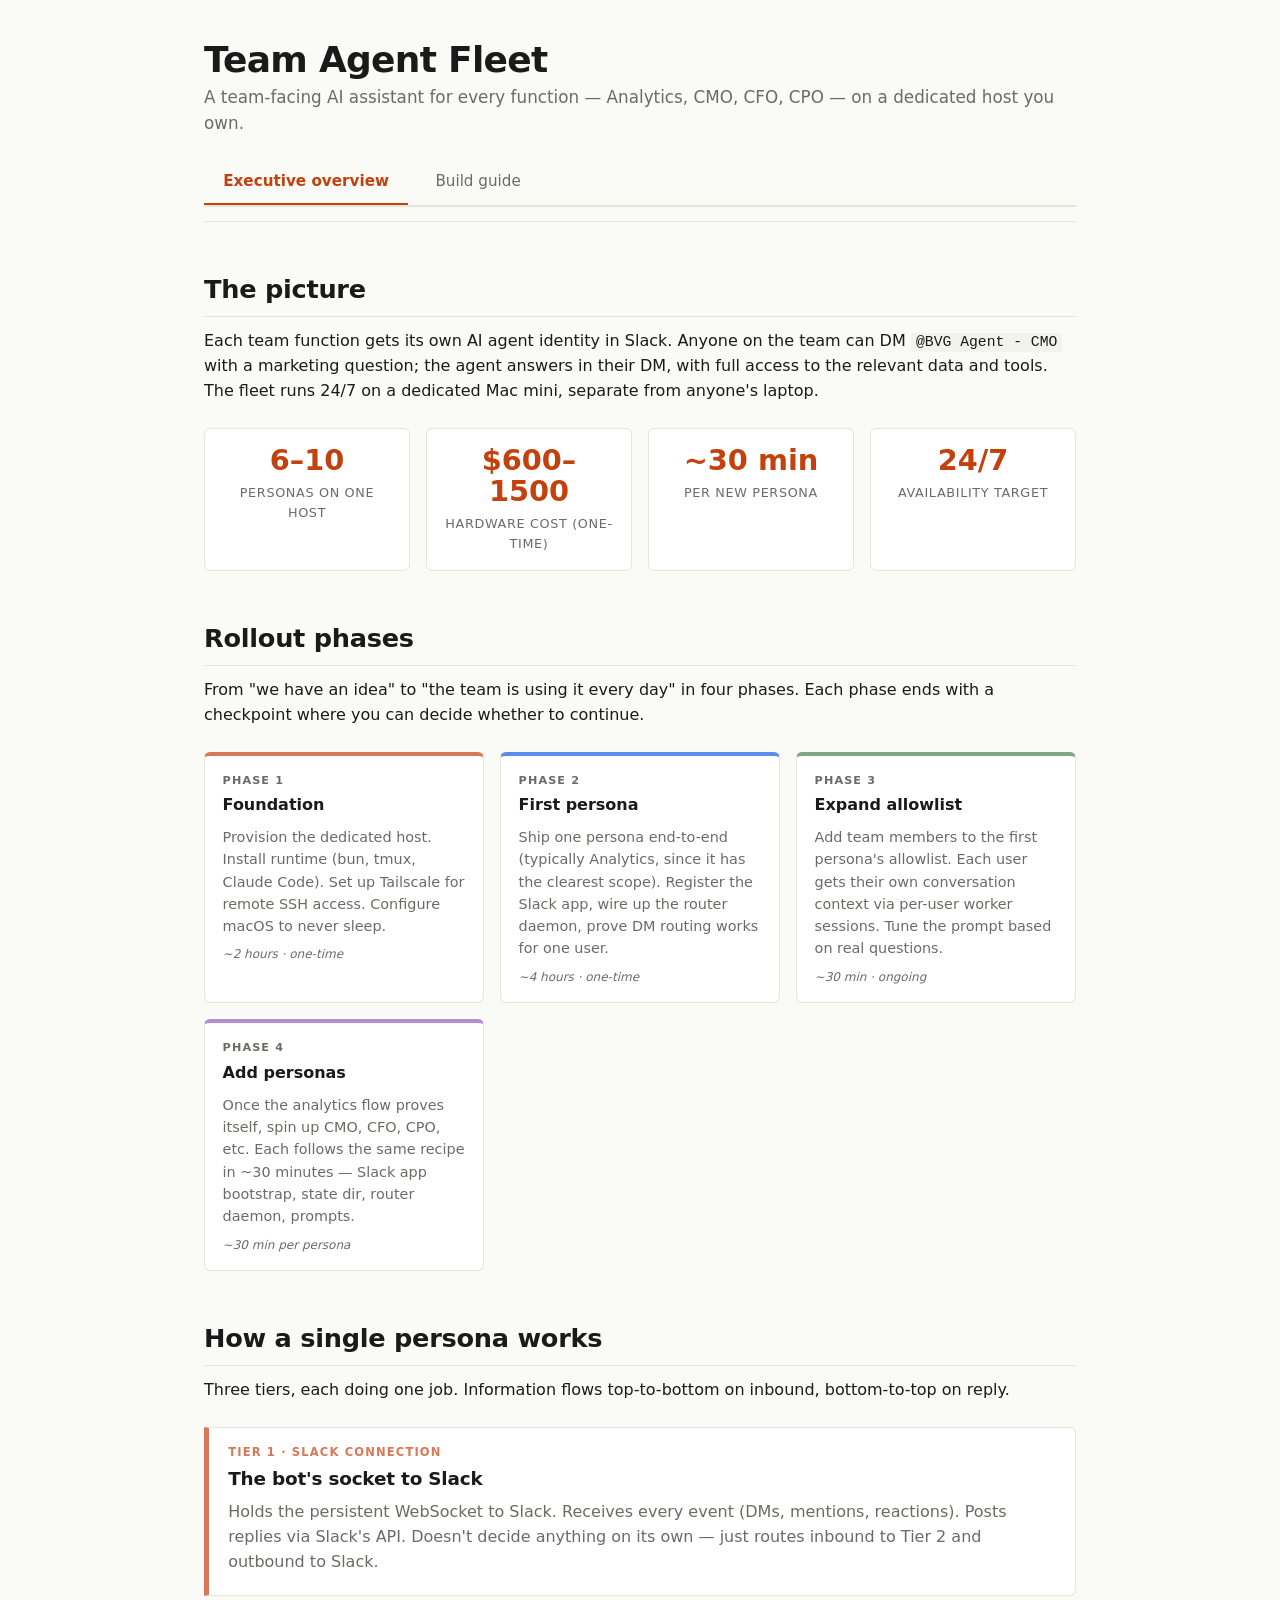
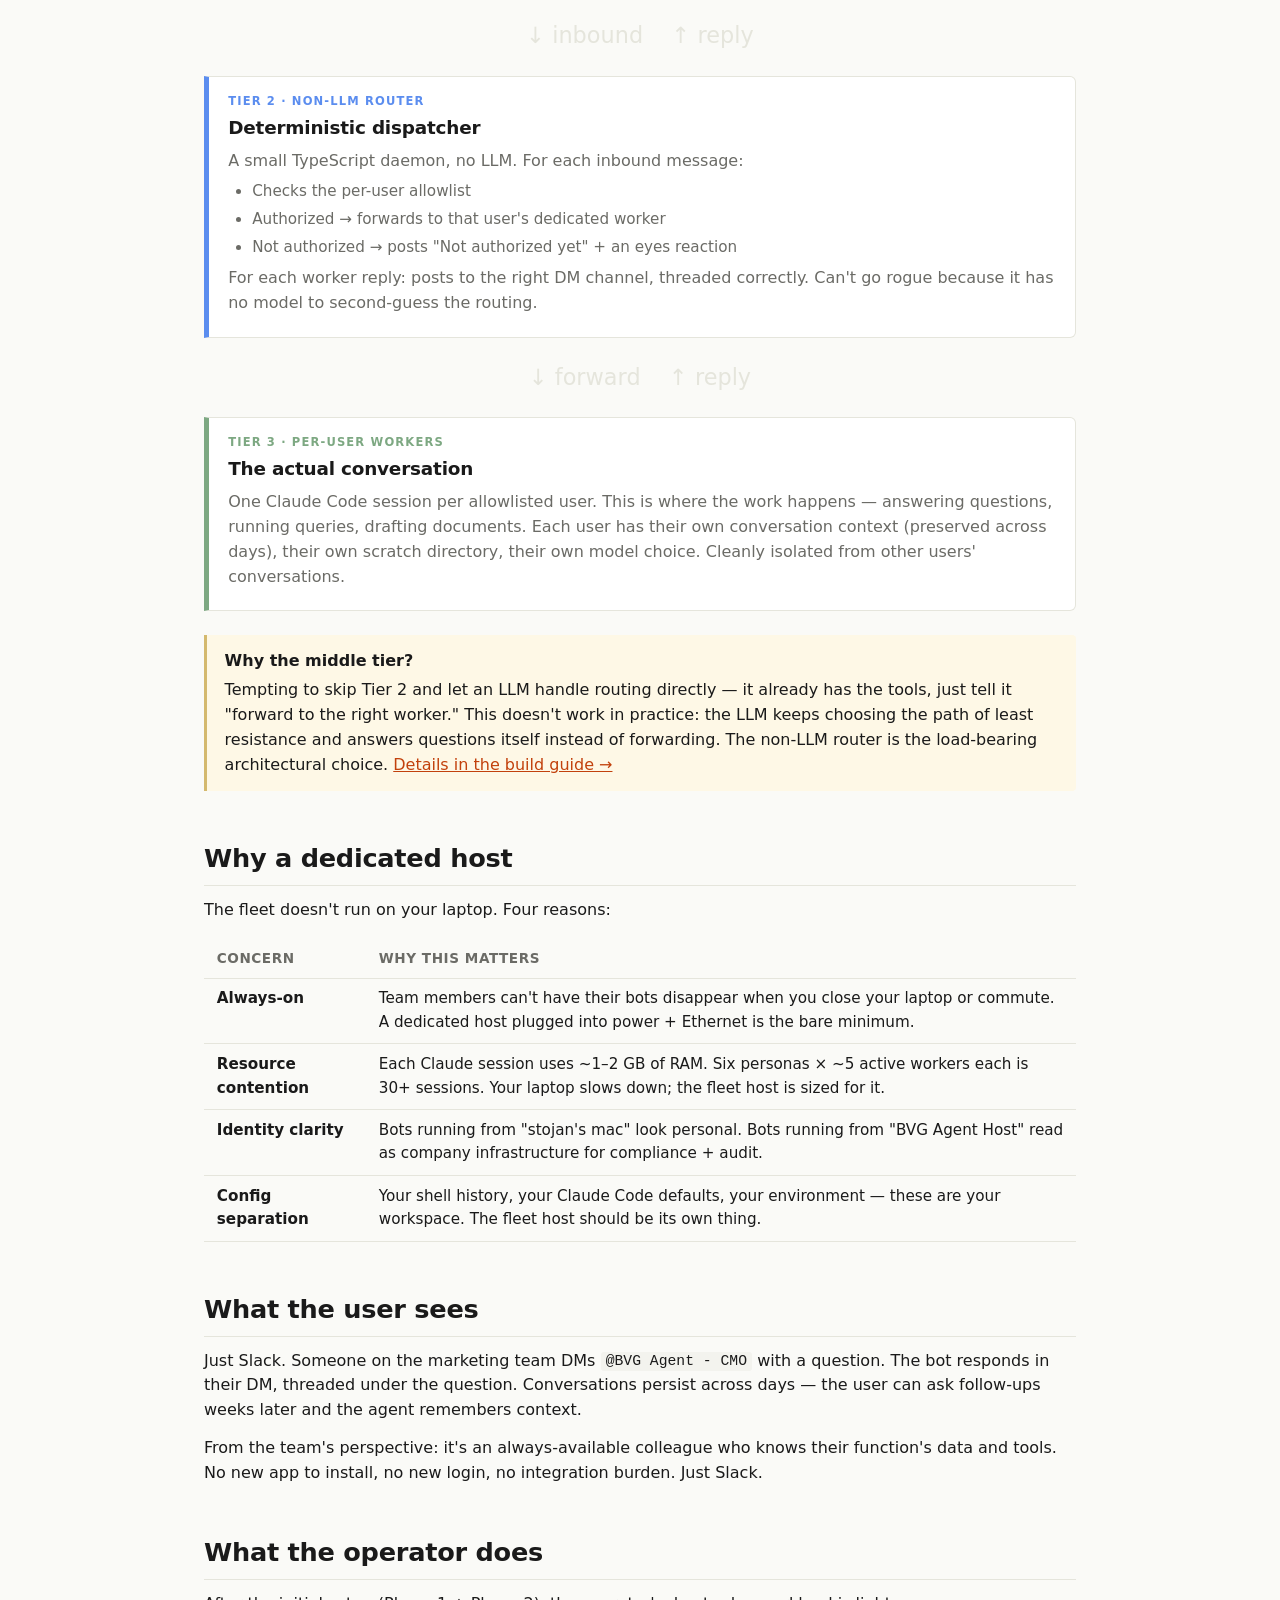
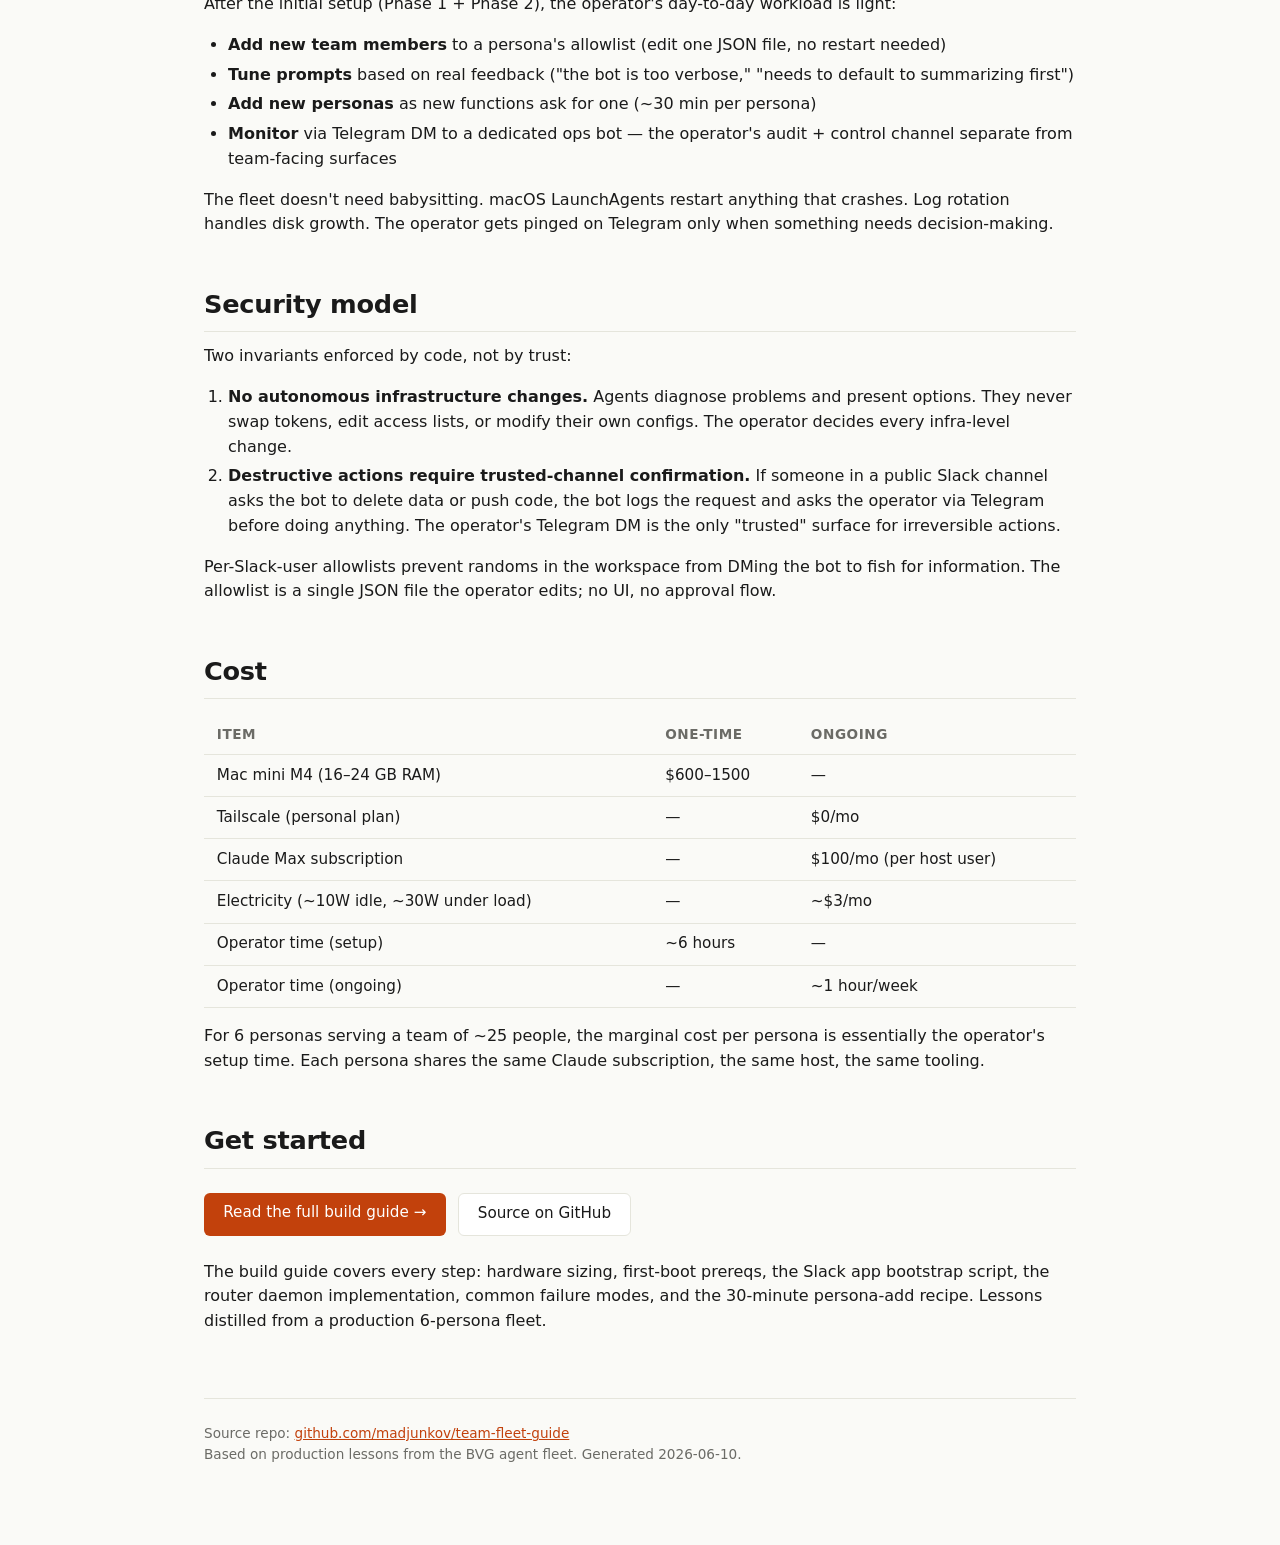
==== commit 79cefa06: "Restructure: executive overview as home, build guide as detail page; shared CSS + tab nav" ====
--- a/index.html
+++ b/index.html
@@ -3,563 +3,193 @@
 <head>
   <meta charset="UTF-8">
   <meta name="viewport" content="width=device-width, initial-scale=1.0">
-  <title>Team-Facing Claude Agent Fleet — Architecture & Setup Guide</title>
-  <style>
-    :root {
-      --bg: #fafaf7;
-      --fg: #1a1a1a;
-      --muted: #6b6b66;
-      --accent: #c2410c;
-      --accent-bg: #fef3eb;
-      --border: #e5e5dc;
-      --code-bg: #f3f3ee;
-      --warn-bg: #fef8e6;
-      --warn-border: #d4b96e;
-      --ok-bg: #ebf5ec;
-      --ok-border: #7da882;
-    }
-    * { box-sizing: border-box; }
-    body {
-      font-family: -apple-system, BlinkMacSystemFont, "Segoe UI", "Inter", system-ui, sans-serif;
-      background: var(--bg);
-      color: var(--fg);
-      max-width: 880px;
-      margin: 0 auto;
-      padding: 3rem 1.5rem 5rem;
-      line-height: 1.55;
-      font-size: 16px;
-    }
-    h1 {
-      font-size: 2.25rem;
-      line-height: 1.15;
-      margin: 0 0 0.5rem;
-      letter-spacing: -0.02em;
-    }
-    h2 {
-      font-size: 1.5rem;
-      margin: 2.5rem 0 0.75rem;
-      padding-bottom: 0.4rem;
-      border-bottom: 1px solid var(--border);
-      letter-spacing: -0.01em;
-    }
-    h3 {
-      font-size: 1.15rem;
-      margin: 1.75rem 0 0.5rem;
-      color: var(--accent);
-    }
-    h4 {
-      font-size: 1rem;
-      margin: 1.25rem 0 0.5rem;
-      text-transform: uppercase;
-      letter-spacing: 0.05em;
-      color: var(--muted);
-    }
-    p { margin: 0.6rem 0 0.8rem; }
-    .subtitle {
-      color: var(--muted);
-      font-size: 1.05rem;
-      margin: 0 0 2rem;
-    }
-    code {
-      font-family: "SF Mono", "JetBrains Mono", Menlo, Consolas, monospace;
-      font-size: 0.92em;
-      background: var(--code-bg);
-      padding: 0.1em 0.35em;
-      border-radius: 3px;
-    }
-    pre {
-      background: var(--code-bg);
-      padding: 1rem;
-      border-radius: 6px;
-      overflow-x: auto;
-      font-family: "SF Mono", "JetBrains Mono", Menlo, Consolas, monospace;
-      font-size: 0.88rem;
-      line-height: 1.5;
-      border: 1px solid var(--border);
-    }
-    pre code { background: transparent; padding: 0; }
-    a { color: var(--accent); }
-    blockquote {
-      margin: 1rem 0;
-      padding: 0.6rem 1rem;
-      border-left: 3px solid var(--accent);
-      background: var(--accent-bg);
-      color: var(--fg);
-    }
-    .callout {
-      margin: 1.2rem 0;
-      padding: 0.75rem 1rem;
-      border-left: 3px solid;
-      border-radius: 0 4px 4px 0;
-    }
-    .callout.warn {
-      border-color: var(--warn-border);
-      background: var(--warn-bg);
-    }
-    .callout.ok {
-      border-color: var(--ok-border);
-      background: var(--ok-bg);
-    }
-    .callout strong { display: block; margin-bottom: 0.3rem; }
-    table {
-      border-collapse: collapse;
-      margin: 1rem 0;
-      width: 100%;
-    }
-    th, td {
-      text-align: left;
-      padding: 0.5rem 0.8rem;
-      border-bottom: 1px solid var(--border);
-    }
-    th {
-      font-size: 0.85rem;
-      text-transform: uppercase;
-      letter-spacing: 0.04em;
-      color: var(--muted);
-    }
-    ul, ol { padding-left: 1.5rem; }
-    li { margin: 0.3rem 0; }
-    nav.toc {
-      background: #fff;
-      border: 1px solid var(--border);
-      border-radius: 6px;
-      padding: 1rem 1.25rem;
-      margin: 1.5rem 0 2.5rem;
-    }
-    nav.toc h4 { margin-top: 0; }
-    nav.toc ol { margin: 0; padding-left: 1.25rem; }
-    nav.toc li { margin: 0.2rem 0; }
-    .footer {
-      margin-top: 4rem;
-      padding-top: 1.5rem;
-      border-top: 1px solid var(--border);
-      color: var(--muted);
-      font-size: 0.85rem;
-    }
-    .ascii-diagram {
-      background: #fff;
-      border: 1px solid var(--border);
-      padding: 1rem 1.2rem;
-      font-family: "SF Mono", "JetBrains Mono", Menlo, monospace;
-      font-size: 0.82rem;
-      line-height: 1.45;
-      white-space: pre;
-      overflow-x: auto;
-      border-radius: 6px;
-    }
-  </style>
+  <title>Team Agent Fleet — Executive Overview</title>
+  <link rel="stylesheet" href="assets/styles.css">
 </head>
 <body>
 
-<h1>Team-Facing Claude Agent Fleet</h1>
-<p class="subtitle">A practical guide to spinning up a fleet of team-facing Claude Code agents (Analytics, CMO, CFO, CPO, etc.) on a dedicated Mac mini host, separate from your personal machine.</p>
+<header class="site">
+  <h1>Team Agent Fleet</h1>
+  <p class="tagline">A team-facing AI assistant for every function — Analytics, CMO, CFO, CPO — on a dedicated host you own.</p>
+  <nav class="tabs">
+    <a href="index.html" class="current">Executive overview</a>
+    <a href="detail.html">Build guide</a>
+  </nav>
+</header>
 
-<nav class="toc">
-  <h4>Contents</h4>
-  <ol>
-    <li><a href="#why">Why a separate host</a></li>
-    <li><a href="#architecture">The architecture</a></li>
-    <li><a href="#hardware">Choosing a Mac mini</a></li>
-    <li><a href="#prereqs">First-boot prerequisites</a></li>
-    <li><a href="#fleet-state">The fleet state directory layout</a></li>
-    <li><a href="#anatomy">Anatomy of a single persona</a></li>
-    <li><a href="#slack-bootstrap">Slack app bootstrap (script-driven)</a></li>
-    <li><a href="#dispatcher">The non-LLM router daemon pattern</a></li>
-    <li><a href="#permissions">Permissions and security model</a></li>
-    <li><a href="#operations">Operations: starting, stopping, observing</a></li>
-    <li><a href="#failure-modes">Common failure modes</a></li>
-    <li><a href="#adding-personas">Recipe: adding a new persona in 30 minutes</a></li>
-  </ol>
-</nav>
+<h2>The picture</h2>
 
-<h2 id="why">Why a separate host</h2>
+<p>Each team function gets its own AI agent identity in Slack. Anyone on the team can DM <code>@BVG Agent - CMO</code> with a marketing question; the agent answers in their DM, with full access to the relevant data and tools. The fleet runs 24/7 on a dedicated Mac mini, separate from anyone's laptop.</p>
 
-<p>The personal-machine fleet works for one operator, but breaks for team-facing agents:</p>
-
-<ul>
-  <li><strong>Resource contention.</strong> Each LLM session pins ~1–2 GB of RAM. Six personas plus per-user DM workers under each is 12+ sessions. A laptop running 12 tmux sessions of Claude Code is slow at the day job.</li>
-  <li><strong>Sleep / lid-close kills the fleet.</strong> A team can't have their bots disappear when you close your laptop.</li>
-  <li><strong>Personal config bleed.</strong> Your <code>~/.claude/settings.json</code>, your model defaults, your <code>~/.zshrc</code> — these are <em>your</em> workspace. The fleet host needs to be its own identity.</li>
-  <li><strong>Audit clarity.</strong> Slack messages from "stojan's mac" vs "team-fleet host" tell different stories to compliance reviewers.</li>
-</ul>
-
-<p>The cleanest pattern: a dedicated Mac mini (or Studio) wired to power + Ethernet, running the fleet 24/7. Your laptop stays free for the day job. You SSH into the fleet host (via Tailscale or VPN) to attach to sessions and observe.</p>
-
-<h2 id="architecture">The architecture</h2>
-
-<p>Each team-facing persona is a <em>three-tier system</em>:</p>
-
-<div class="ascii-diagram">
-                    ┌───────────────────────┐
-                    │  Slack workspace      │
-                    │  (or Telegram group)  │
-                    └─────────┬─────────────┘
-                              │ events / DMs
-                              ▼
-              ┌───────────────────────────────────┐
-              │  Tier 1: Slack-side bot           │
-              │  (slack-fork plugin holds socket) │
-              │  • Receives events                │
-              │  • Writes to inbound-queue        │
-              │  • Posts replies via chat.post    │
-              └─────────┬─────────────────────────┘
-                        │ queue file
-                        ▼
-              ┌───────────────────────────────────┐
-              │  Tier 2: Non-LLM router daemon    │
-              │  (analytics-router.ts pattern)    │
-              │  • Reads dm-users.json registry   │
-              │  • Forwards to user's worker      │
-              │  • Relays worker replies          │
-              │  • Deterministic, can't go rogue  │
-              └─────────┬─────────────────────────┘
-                        │ local-handoff inbox
-                        ▼
-              ┌───────────────────────────────────┐
-              │  Tier 3: Per-user LLM worker      │
-              │  (claude --continue per Slack ID) │
-              │  • The actual conversation        │
-              │  • Has tools, knowledge access    │
-              │  • One session per allowed user   │
-              └───────────────────────────────────┘
+<div class="stats">
+  <div class="stat">
+    <div class="value">6–10</div>
+    <div class="label">Personas on one host</div>
+  </div>
+  <div class="stat">
+    <div class="value">$600–1500</div>
+    <div class="label">Hardware cost (one-time)</div>
+  </div>
+  <div class="stat">
+    <div class="value">~30 min</div>
+    <div class="label">Per new persona</div>
+  </div>
+  <div class="stat">
+    <div class="value">24/7</div>
+    <div class="label">Availability target</div>
+  </div>
 </div>
 
-<p>Tiers 1 + 3 are the obvious bits. Tier 2 is the load-bearing part that beginners skip and then regret: <strong>without a non-LLM router between the Slack-side and the per-user workers, the LLM "router" keeps answering questions itself instead of forwarding — because it has the tools, and the prompt isn't strong enough to enforce the boundary.</strong></p>
+<h2>Rollout phases</h2>
+
+<p>From "we have an idea" to "the team is using it every day" in four phases. Each phase ends with a checkpoint where you can decide whether to continue.</p>
+
+<div class="phases">
+  <div class="phase p1">
+    <div class="phase-num">Phase 1</div>
+    <h4>Foundation</h4>
+    <p>Provision the dedicated host. Install runtime (bun, tmux, Claude Code). Set up Tailscale for remote SSH access. Configure macOS to never sleep.</p>
+    <div class="duration">~2 hours · one-time</div>
+  </div>
+  <div class="phase p2">
+    <div class="phase-num">Phase 2</div>
+    <h4>First persona</h4>
+    <p>Ship one persona end-to-end (typically Analytics, since it has the clearest scope). Register the Slack app, wire up the router daemon, prove DM routing works for one user.</p>
+    <div class="duration">~4 hours · one-time</div>
+  </div>
+  <div class="phase p3">
+    <div class="phase-num">Phase 3</div>
+    <h4>Expand allowlist</h4>
+    <p>Add team members to the first persona's allowlist. Each user gets their own conversation context via per-user worker sessions. Tune the prompt based on real questions.</p>
+    <div class="duration">~30 min · ongoing</div>
+  </div>
+  <div class="phase p4">
+    <div class="phase-num">Phase 4</div>
+    <h4>Add personas</h4>
+    <p>Once the analytics flow proves itself, spin up CMO, CFO, CPO, etc. Each follows the same recipe in ~30 minutes — Slack app bootstrap, state dir, router daemon, prompts.</p>
+    <div class="duration">~30 min per persona</div>
+  </div>
+</div>
+
+<h2>How a single persona works</h2>
+
+<p>Three tiers, each doing one job. Information flows top-to-bottom on inbound, bottom-to-top on reply.</p>
+
+<div class="tiers">
+  <div class="tier t1">
+    <div class="tier-label">Tier 1 · Slack connection</div>
+    <h3>The bot's socket to Slack</h3>
+    <p>Holds the persistent WebSocket to Slack. Receives every event (DMs, mentions, reactions). Posts replies via Slack's API. Doesn't decide anything on its own — just routes inbound to Tier 2 and outbound to Slack.</p>
+  </div>
+
+  <div class="flow-arrow">↓ inbound&nbsp;&nbsp;&nbsp;&nbsp;↑ reply</div>
+
+  <div class="tier t2">
+    <div class="tier-label">Tier 2 · Non-LLM router</div>
+    <h3>Deterministic dispatcher</h3>
+    <p>A small TypeScript daemon, no LLM. For each inbound message:</p>
+    <ul>
+      <li>Checks the per-user allowlist</li>
+      <li>Authorized → forwards to that user's dedicated worker</li>
+      <li>Not authorized → posts "Not authorized yet" + an eyes reaction</li>
+    </ul>
+    <p>For each worker reply: posts to the right DM channel, threaded correctly. Can't go rogue because it has no model to second-guess the routing.</p>
+  </div>
+
+  <div class="flow-arrow">↓ forward&nbsp;&nbsp;&nbsp;&nbsp;↑ reply</div>
+
+  <div class="tier t3">
+    <div class="tier-label">Tier 3 · Per-user workers</div>
+    <h3>The actual conversation</h3>
+    <p>One Claude Code session per allowlisted user. This is where the work happens — answering questions, running queries, drafting documents. Each user has their own conversation context (preserved across days), their own scratch directory, their own model choice. Cleanly isolated from other users' conversations.</p>
+  </div>
+</div>
 
 <div class="callout warn">
-  <strong>Lesson from the field</strong>
-  We initially built the analytics agent with an LLM as the router (since it already had <code>mcp__slack__reply</code>). It worked for one user, but as soon as we wired in per-user workers, the LLM router kept choosing the path of least resistance — calling <code>mcp__slack__reply</code> directly instead of forwarding to the user's worker. Prompt-only enforcement failed; we had to replace it with a non-LLM daemon. Don't skip Tier 2.
+  <strong>Why the middle tier?</strong>
+  Tempting to skip Tier 2 and let an LLM handle routing directly — it already has the tools, just tell it "forward to the right worker." This doesn't work in practice: the LLM keeps choosing the path of least resistance and answers questions itself instead of forwarding. The non-LLM router is the load-bearing architectural choice. <a href="detail.html#dispatcher">Details in the build guide →</a>
 </div>
 
-<h2 id="hardware">Choosing a Mac mini</h2>
+<h2>Why a dedicated host</h2>
 
-<p>Recommended starting spec:</p>
+<p>The fleet doesn't run on your laptop. Four reasons:</p>
 
 <table>
-  <tr><th>Component</th><th>Recommended</th><th>Notes</th></tr>
-  <tr><td>Model</td><td>Mac mini M4 (base or Pro)</td><td>M-series chips run multiple Claude sessions cleanly. Avoid Intel minis.</td></tr>
-  <tr><td>RAM</td><td>16 GB minimum, 24+ GB ideal</td><td>Each LLM session is ~1–2 GB. Fleet of 6 personas + 5–10 workers each = comfortable in 24 GB.</td></tr>
-  <tr><td>Storage</td><td>512 GB SSD minimum</td><td>Claude session JSONLs accumulate. Log rotation helps but headroom is cheap.</td></tr>
-  <tr><td>Network</td><td>Ethernet preferred</td><td>Wi-Fi works but adds reconnect latency.</td></tr>
-  <tr><td>Cost</td><td>$600 used / $799 new (base)</td><td>Pro is $1399. Base M4 is enough for a 6-persona fleet.</td></tr>
-</table>
-
-<p>The host doesn't need a monitor — once configured, you SSH in. Tailscale (free for personal use) is the simplest way to reach it from anywhere without exposing it to the public internet.</p>
-
-<h2 id="prereqs">First-boot prerequisites</h2>
-
-<p>On the fresh Mac mini:</p>
-
-<pre><code># 1. Create the fleet-host user account (a dedicated user, not your personal one)
-#    Recommended: create user "fleet" in System Settings → Users & Groups
-
-# 2. SSH on:
-sudo systemsetup -setremotelogin on
-
-# 3. Tailscale for remote access:
-brew install --cask tailscale
-# Then sign in via the Tailscale menu bar app
-
-# 4. Core toolchain:
-brew install tmux jq git
-curl -fsSL https://bun.sh/install | bash
-
-# 5. Claude Code CLI:
-curl -fsSL https://claude.ai/install.sh | bash
-claude /login   # authenticate this host's user with Anthropic
-
-# 6. GitHub CLI (optional but recommended):
-brew install gh
-gh auth login</code></pre>
-
-<div class="callout ok">
-  <strong>Tip — pin macOS to never sleep</strong>
-  System Settings → Energy → "Prevent computer from sleeping when display is off." Otherwise your fleet quietly disappears at 2am. Also disable auto-update reboots: <code>sudo softwareupdate --schedule off</code>.
-</div>
-
-<h2 id="fleet-state">The fleet state directory layout</h2>
-
-<p>Everything fleet-related lives under <code>~/.claude/</code>:</p>
-
-<pre><code>~/.claude/
-├── channels/                  # one dir per bot identity / channel
-│   ├── slack-analytics/       # the analytics persona's Slack state
-│   │   ├── .env               # SLACK_BOT_TOKEN + SLACK_APP_TOKEN (0600)
-│   │   ├── access.json        # allowed channels, per-user grants
-│   │   ├── dm-users.json      # per-Slack-user worker registry
-│   │   ├── inbound-queue/     # Tier 1 → Tier 2 message queue
-│   │   └── bot.pid            # liveness heartbeat
-│   ├── slack-cmo/             # next persona, same shape
-│   ├── slack-cfo/             # ...
-│   └── local-handoff/         # inter-agent message bus
-│       └── inbox/
-│           ├── analytics/
-│           ├── analytics-dm-worker-U6D3CRN85/
-│           └── ...
-├── plugins/local/             # custom MCP plugins (slack-fork, local-handoff)
-├── prompts/                   # per-persona system prompts
-│   ├── analytics.txt          # public-channel LLM session
-│   ├── analytics-dm-worker.txt # per-user DM worker
-│   ├── cmo.txt
-│   └── ...
-├── bin/                       # daemons + CLIs
-│   ├── analytics-router.ts    # non-LLM Tier 2 daemon
-│   ├── handoff.sh             # inter-agent relay
-│   └── slack-dm-cleanup.ts    # one-offs
-└── settings.json              # global Claude Code config</code></pre>
-
-<p>The pattern is regular: each persona gets its own <code>~/.claude/channels/slack-&lt;persona&gt;/</code> with the same five files inside. The plugin code is shared.</p>
-
-<h2 id="anatomy">Anatomy of a single persona</h2>
-
-<p>A complete persona — say "CMO" — consists of these pieces, each takeable from the analytics template:</p>
-
-<ol>
-  <li><strong>Slack app:</strong> A registered Slack app at <code>api.slack.com/apps</code> with Socket Mode enabled, <code>im:history</code> + <code>im:write</code> + <code>chat:write</code> + <code>reactions:write</code> scopes, and an app-level token for socket mode. Provides the bot identity, like <code>@BVG Agent - CMO</code>.</li>
-  <li><strong>Channel state dir:</strong> <code>~/.claude/channels/slack-cmo/</code> with <code>.env</code> (the bot's tokens, 0600), <code>access.json</code> (which Slack channels and users it can talk to), and <code>dm-users.json</code> (which Slack users get their own DM worker session).</li>
-  <li><strong>Router daemon:</strong> A copy of <code>analytics-router.ts</code> parameterized for "cmo." Reads <code>~/.claude/channels/slack-cmo/inbound-queue/</code>, dispatches to <code>cmo-dm-worker-&lt;user_id&gt;</code> sessions. LaunchAgent <code>com.bvg.cmo-router</code> with KeepAlive.</li>
-  <li><strong>Public-channel LLM session:</strong> A <code>tmux</code> session named <code>cmo-public</code> running <code>claude --append-system-prompt-file=~/.claude/prompts/cmo.txt</code>. Handles inbound from the persona's public Slack channel.</li>
-  <li><strong>Per-user DM workers:</strong> One tmux session per allowed user, named <code>cmo-dm-worker-&lt;SLACK_USER_ID&gt;</code>. Each running <code>claude --continue --append-system-prompt-file=~/.claude/prompts/cmo-dm-worker.txt</code> with its own cwd at <code>~/cmo-dm-workers/user-&lt;UID&gt;/</code>.</li>
-  <li><strong>Resume aliases in <code>~/.zshrc</code>:</strong> <code>claude-cmo-resume</code> brings up the public session + reconciles workers. <code>claude-cmo-stop</code> tears it down.</li>
-</ol>
-
-<h2 id="slack-bootstrap">Slack app bootstrap (script-driven)</h2>
-
-<p>Slack's App Manifest API lets you create new apps programmatically. The recipe:</p>
-
-<h3>Get an app-configuration token</h3>
-
-<p>This is a one-time setup that requires workspace admin rights. At <code>api.slack.com/authentication/config-tokens</code>, generate an app-configuration token (starts with <code>xoxe.xoxp-</code>). This token can create + modify other Slack apps.</p>
-
-<div class="callout warn">
-  <strong>Sensitive token</strong>
-  The app-config token is workspace-admin-equivalent. Store it in <code>~/.claude/.bootstrap-token</code> with mode 0600. Don't commit it.
-</div>
-
-<h3>Bootstrap script</h3>
-
-<p>Create <code>~/.claude/bin/persona-bootstrap.sh</code>:</p>
-
-<pre><code>#!/usr/bin/env bash
-# Usage: persona-bootstrap.sh &lt;persona_name&gt; &lt;display_name&gt;
-# Example: persona-bootstrap.sh cmo "BVG Agent - CMO"
-set -euo pipefail
-
-PERSONA="$1"
-DISPLAY="$2"
-CONFIG_TOKEN=$(cat ~/.claude/.bootstrap-token)
-
-MANIFEST=$(cat &lt;&lt;EOF
-{
-  "display_information": {
-    "name": "${DISPLAY}",
-    "description": "BVG ${PERSONA} agent — team-facing AI assistant",
-    "background_color": "#1a1a1a"
-  },
-  "features": {
-    "bot_user": {
-      "display_name": "${DISPLAY}",
-      "always_online": true
-    },
-    "app_home": {
-      "messages_tab_enabled": true,
-      "messages_tab_read_only_enabled": false
-    }
-  },
-  "oauth_config": {
-    "scopes": {
-      "bot": [
-        "chat:write",
-        "channels:history",
-        "im:history",
-        "im:read",
-        "im:write",
-        "reactions:write",
-        "users:read"
-      ]
-    }
-  },
-  "settings": {
-    "event_subscriptions": {
-      "bot_events": ["message.im", "app_mention"]
-    },
-    "socket_mode_enabled": true
-  }
-}
-EOF
-)
-
-RESULT=$(curl -s -X POST "https://slack.com/api/apps.manifest.create" \
-  -H "Authorization: Bearer ${CONFIG_TOKEN}" \
-  -H "Content-Type: application/json" \
-  -d "{\"manifest\": $(echo "$MANIFEST" | jq -Rs .)}")
-
-APP_ID=$(echo "$RESULT" | jq -r .app_id)
-echo "Created app_id: $APP_ID"
-echo "Next: install to workspace at https://api.slack.com/apps/${APP_ID}/install-on-team"
-echo "Then copy bot token + app token into ~/.claude/channels/slack-${PERSONA}/.env"</code></pre>
-
-<p>Run: <code>bash ~/.claude/bin/persona-bootstrap.sh cmo "BVG Agent - CMO"</code> → outputs an <code>app_id</code>. Then click the install link (Slack requires one human confirmation for workspace install, by design).</p>
-
-<h2 id="dispatcher">The non-LLM router daemon pattern</h2>
-
-<p>The router (Tier 2) is the architectural choice that makes a team-facing fleet sane. It's a small TypeScript daemon, ~600 lines, that:</p>
-
-<ul>
-  <li>Watches a single inbound-queue directory via <code>fs.watch</code> + 2s poll backstop</li>
-  <li>For each inbound: looks up the registry, decides "forward to worker X" vs "reject with refusal"</li>
-  <li>For each worker reply: posts to the right Slack DM channel, threaded correctly</li>
-  <li>Never invokes an LLM. Has no Anthropic API calls. Cannot go rogue.</li>
-</ul>
-
-<p>Key implementation notes from production:</p>
-
-<ul>
-  <li><strong>FIFO queue per worker.</strong> Workers reply via <code>handoff.sh</code> which doesn't preserve the inbound's <code>audit_id</code>. So you can't key the reply-context map on <code>audit_id</code>. Maintain a per-worker FIFO of pending forward contexts; each worker reply pops the oldest. Workers process events serially, so FIFO is a sound proxy for "this reply is for the earliest unfulfilled forward."</li>
-  <li><strong>Content-hash dedup.</strong> Workers (especially Sonnet) sometimes call <code>handoff.sh</code> two or three times "to verify it worked." Dedup against the body content, not audit_id, within a 60-second window.</li>
-  <li><strong>Defensive threading.</strong> Slack DMs expect threaded replies. If the operator's inbound was a top-level message, use its <code>ts</code> as the new <code>thread_ts</code> for the bot's reply (creates a new thread under that message). If the inbound was already a thread reply, inherit the parent <code>thread_ts</code>.</li>
-  <li><strong>LaunchAgent with <code>KeepAlive: true</code> and <code>ThrottleInterval: 30</code>.</strong> If the daemon dies, macOS restarts it within 30 seconds. The 30-second floor prevents crashloops from spamming logs.</li>
-</ul>
-
-<h2 id="permissions">Permissions and security model</h2>
-
-<p>Two boundaries to think about:</p>
-
-<h3>Per-Slack-user access</h3>
-
-<p>The <code>dm-users.json</code> registry is the allowlist. Users not in it get a polite refusal:</p>
-
-<pre><code>{
-  "users": {
-    "U0286CPMP": { "name": "Albert", "model": "claude-sonnet-4-6" },
-    "U6DRS8QG6": { "name": "Ryan",   "model": "claude-sonnet-4-6" }
-  }
-}</code></pre>
-
-<p>The router daemon checks this on every inbound. To add a user: edit the file, no restart needed (daemon re-reads on each event).</p>
-
-<h3>Per-action grants on the public channel</h3>
-
-<p>The persona's public Slack channel uses a separate <code>access.json</code> with per-user action grants. The operator gets <code>freeform</code> (trusted passthrough), everyone else gets <code>report</code> (untrusted submission, surfaces as a contained framed event the LLM can log but won't act on without operator confirmation).</p>
-
-<pre><code>{
-  "allowedChannels": ["C0B57B5RG6N"],
-  "users": {
-    "U6D3CRN85": ["freeform"]
-  },
-  "defaultActions": ["report"],
-  "implicitAction": "report"
-}</code></pre>
-
-<h3>What the LLM cannot do autonomously</h3>
-
-<p>Two operator-only invariants enforced by both prompt and tooling:</p>
-
-<ol>
-  <li><strong>No autonomous infra changes.</strong> Agents never swap tokens, edit <code>.env</code> files, modify <code>access.json</code>, or change MCP bindings. They diagnose problems and present options; the operator decides.</li>
-  <li><strong>Destructive actions need trusted-channel confirmation.</strong> Anything irreversible (DB writes, deletes, force-pushes, fleet config changes) requested via Slack must be confirmed by the operator on a separate trusted surface — usually Telegram DM to a dedicated ops bot.</li>
-</ol>
-
-<h2 id="operations">Operations: starting, stopping, observing</h2>
-
-<h3>Bring the whole fleet up after reboot</h3>
-
-<pre><code># A single command via ~/.claude/bin/fleet-startup.sh
-~/.claude/bin/fleet-startup.sh
-
-# Which does:
-#   pm2 resurrect                   # restores any pm2-managed processes
-#   claude-analytics-resume         # public channel LLM session
-#   claude-analytics-dm-restore-workers   # all per-user workers
-#   claude-cmo-resume + workers
-#   ...
-#   launchctl loads the LaunchAgents (already auto-load on reboot)</code></pre>
-
-<h3>Observe live state</h3>
-
-<pre><code># All tmux sessions
-tmux ls
-
-# Attach to a specific session
-tmux attach -t analytics-public
-tmux attach -t analytics-dm-worker-U6D3CRN85
-
-# Detach (don't kill) with: Ctrl-b d
-
-# Tail the router daemon log
-tail -f ~/.claude/analytics-router.log
-
-# Check LaunchAgents
-launchctl list | grep com.bvg</code></pre>
-
-<h3>SSH from your laptop</h3>
-
-<pre><code># With Tailscale set up on both ends:
-ssh fleet@&lt;fleet-host-tailnet-name&gt;
-
-# Then once on the host:
-tmux attach -t analytics-public</code></pre>
-
-<h2 id="failure-modes">Common failure modes</h2>
-
-<table>
-  <tr><th>Symptom</th><th>Likely cause</th><th>Fix</th></tr>
+  <tr><th>Concern</th><th>Why this matters</th></tr>
   <tr>
-    <td>Bot gets 👀 on a DM but never replies</td>
-    <td>slack-fork plugin running inert (missing token, wrong state dir)</td>
-    <td>Check <code>SLACK_STATE_DIR</code> env in the launching alias. Verify <code>.env</code> contains <code>SLACK_BOT_TOKEN</code> and <code>SLACK_APP_TOKEN</code>.</td>
+    <td><strong>Always-on</strong></td>
+    <td>Team members can't have their bots disappear when you close your laptop or commute. A dedicated host plugged into power + Ethernet is the bare minimum.</td>
   </tr>
   <tr>
-    <td>Bot DM gets multiple identical replies</td>
-    <td>Worker LLM calling <code>handoff.sh</code> multiple times "to verify"</td>
-    <td>Tighten worker prompt with explicit "one inbound = one reply" rule + daemon-side content-hash dedup.</td>
+    <td><strong>Resource contention</strong></td>
+    <td>Each Claude session uses ~1–2 GB of RAM. Six personas × ~5 active workers each is 30+ sessions. Your laptop slows down; the fleet host is sized for it.</td>
   </tr>
   <tr>
-    <td>Reply lands at top-level instead of threaded</td>
-    <td>Daemon's reply-context lookup failing (most likely keyed on <code>audit_id</code> which is "0" under <code>--audit-via=none</code>)</td>
-    <td>Use FIFO per-worker matching, not audit_id keying.</td>
+    <td><strong>Identity clarity</strong></td>
+    <td>Bots running from "stojan's mac" look personal. Bots running from "BVG Agent Host" read as company infrastructure for compliance + audit.</td>
   </tr>
   <tr>
-    <td>Plugin process alive but no Slack TCP connection</td>
-    <td>Plugin started in inert mode (silent stderr-only warning)</td>
-    <td><code>lsof -p &lt;pid&gt; | grep TCP</code> — if no ESTABLISHED https connection, the plugin loaded without tokens. Check env.</td>
-  </tr>
-  <tr>
-    <td>"channel_not_found" errors on chat.postMessage</td>
-    <td>Bot lacks <code>im:write</code> scope OR not invited to channel</td>
-    <td>Slack app config → OAuth & Permissions → add scope → reinstall.</td>
-  </tr>
-  <tr>
-    <td>Worker tmux fills with dialog prompts</td>
-    <td>First-boot folder-trust / dev-channels / MCP-server dialogs need dismissing</td>
-    <td>Run a single shared umbrella daemon that polls all tmux sessions and dismisses known dialogs. <code>tmux send-keys</code> with the right key sequences.</td>
+    <td><strong>Config separation</strong></td>
+    <td>Your shell history, your Claude Code defaults, your environment — these are your workspace. The fleet host should be its own thing.</td>
   </tr>
 </table>
 
-<h2 id="adding-personas">Recipe: adding a new persona in 30 minutes</h2>
+<h2>What the user sees</h2>
 
-<p>Once the host is set up, adding "CMO" is mechanical:</p>
+<p>Just Slack. Someone on the marketing team DMs <code>@BVG Agent - CMO</code> with a question. The bot responds in their DM, threaded under the question. Conversations persist across days — the user can ask follow-ups weeks later and the agent remembers context.</p>
+
+<p>From the team's perspective: it's an always-available colleague who knows their function's data and tools. No new app to install, no new login, no integration burden. Just Slack.</p>
+
+<h2>What the operator does</h2>
+
+<p>After the initial setup (Phase 1 + Phase 2), the operator's day-to-day workload is light:</p>
+
+<ul>
+  <li><strong>Add new team members</strong> to a persona's allowlist (edit one JSON file, no restart needed)</li>
+  <li><strong>Tune prompts</strong> based on real feedback ("the bot is too verbose," "needs to default to summarizing first")</li>
+  <li><strong>Add new personas</strong> as new functions ask for one (~30 min per persona)</li>
+  <li><strong>Monitor</strong> via Telegram DM to a dedicated ops bot — the operator's audit + control channel separate from team-facing surfaces</li>
+</ul>
+
+<p>The fleet doesn't need babysitting. macOS LaunchAgents restart anything that crashes. Log rotation handles disk growth. The operator gets pinged on Telegram only when something needs decision-making.</p>
+
+<h2>Security model</h2>
+
+<p>Two invariants enforced by code, not by trust:</p>
 
 <ol>
-  <li><strong>(5 min) Bootstrap the Slack app:</strong> <code>bash ~/.claude/bin/persona-bootstrap.sh cmo "BVG Agent - CMO"</code> → click the install link → copy tokens.</li>
-  <li><strong>(2 min) Create state dir:</strong> <code>mkdir -p ~/.claude/channels/slack-cmo && cd $_ && touch .env access.json dm-users.json && chmod 600 *</code> Populate <code>.env</code> with the tokens.</li>
-  <li><strong>(3 min) Configure access:</strong> Edit <code>access.json</code> with the public channel ID + operator grant. Edit <code>dm-users.json</code> with the team members who can DM this persona.</li>
-  <li><strong>(5 min) Write the prompt:</strong> Copy <code>~/.claude/prompts/analytics.txt</code> to <code>cmo.txt</code> + <code>analytics-dm-worker.txt</code> to <code>cmo-dm-worker.txt</code>. Edit the persona-specific scope sections.</li>
-  <li><strong>(5 min) Add resume aliases:</strong> Copy the analytics block in <code>~/.zshrc</code> as a starting point for <code>claude-cmo-resume</code> + <code>claude-cmo-dm-restore-workers</code>. <code>sed</code>-replace "analytics" → "cmo." Mind the model pin: <code>--model claude-opus-4-8</code> for the public-channel LLM.</li>
-  <li><strong>(5 min) Spawn the router daemon:</strong> Copy <code>~/.claude/bin/analytics-router.ts</code> to <code>cmo-router.ts</code>, replace the state-dir constant. Copy the LaunchAgent plist to <code>com.bvg.cmo-router.plist</code>. <code>launchctl load</code> it.</li>
-  <li><strong>(5 min) Test end-to-end:</strong> DM <code>@BVG Agent - CMO</code> from an allowlisted user. Verify daemon log shows FORWARDED → worker pane shows local-handoff inbound → daemon log shows RELAYED → reply lands in Slack.</li>
+  <li><strong>No autonomous infrastructure changes.</strong> Agents diagnose problems and present options. They never swap tokens, edit access lists, or modify their own configs. The operator decides every infra-level change.</li>
+  <li><strong>Destructive actions require trusted-channel confirmation.</strong> If someone in a public Slack channel asks the bot to delete data or push code, the bot logs the request and asks the operator via Telegram before doing anything. The operator's Telegram DM is the only "trusted" surface for irreversible actions.</li>
 </ol>
 
-<p>If step 7 fails, the diagnostics dance is well-trodden: <code>lsof -p</code> on the plugin (confirm TCP connection), <code>tail -f</code> the router log (confirm queue write), check <code>tmux capture-pane</code> on the worker (confirm dialog dismissal + event arrival).</p>
+<p>Per-Slack-user allowlists prevent randoms in the workspace from DMing the bot to fish for information. The allowlist is a single JSON file the operator edits; no UI, no approval flow.</p>
 
-<div class="callout ok">
-  <strong>End-state</strong>
-  Once a persona is running smoothly, the operator forgets about it. Team members DM <code>@BVG Agent - CMO</code> like they'd DM a colleague; the bot routes to their per-user worker; the worker responds. The Mac mini quietly serves the team. No babysitting.
+<h2>Cost</h2>
+
+<table>
+  <tr><th>Item</th><th>One-time</th><th>Ongoing</th></tr>
+  <tr><td>Mac mini M4 (16–24 GB RAM)</td><td>$600–1500</td><td>—</td></tr>
+  <tr><td>Tailscale (personal plan)</td><td>—</td><td>$0/mo</td></tr>
+  <tr><td>Claude Max subscription</td><td>—</td><td>$100/mo (per host user)</td></tr>
+  <tr><td>Electricity (~10W idle, ~30W under load)</td><td>—</td><td>~$3/mo</td></tr>
+  <tr><td>Operator time (setup)</td><td>~6 hours</td><td>—</td></tr>
+  <tr><td>Operator time (ongoing)</td><td>—</td><td>~1 hour/week</td></tr>
+</table>
+
+<p>For 6 personas serving a team of ~25 people, the marginal cost per persona is essentially the operator's setup time. Each persona shares the same Claude subscription, the same host, the same tooling.</p>
+
+<h2>Get started</h2>
+
+<div class="cta-row">
+  <a href="detail.html" class="btn btn-primary">Read the full build guide →</a>
+  <a href="https://github.com/madjunkov/team-fleet-guide" class="btn btn-secondary">Source on GitHub</a>
 </div>
+
+<p>The build guide covers every step: hardware sizing, first-boot prereqs, the Slack app bootstrap script, the router daemon implementation, common failure modes, and the 30-minute persona-add recipe. Lessons distilled from a production 6-persona fleet.</p>
 
 <div class="footer">
   Source repo: <a href="https://github.com/madjunkov/team-fleet-guide">github.com/madjunkov/team-fleet-guide</a><br>
-  Generated 2026-06-10. Based on production lessons from the BVG agent fleet.
+  Based on production lessons from the BVG agent fleet. Generated 2026-06-10.
 </div>
 
 </body>
--- a/assets/styles.css
+++ b/assets/styles.css
@@ -0,0 +1,331 @@
+:root {
+  --bg: #fafaf7;
+  --fg: #1a1a1a;
+  --muted: #6b6b66;
+  --accent: #c2410c;
+  --accent-bg: #fef3eb;
+  --border: #e5e5dc;
+  --code-bg: #f3f3ee;
+  --warn-bg: #fef8e6;
+  --warn-border: #d4b96e;
+  --ok-bg: #ebf5ec;
+  --ok-border: #7da882;
+  --tier1: #d97757;
+  --tier2: #5b8def;
+  --tier3: #7da882;
+}
+* { box-sizing: border-box; }
+body {
+  font-family: -apple-system, BlinkMacSystemFont, "Segoe UI", "Inter", system-ui, sans-serif;
+  background: var(--bg);
+  color: var(--fg);
+  max-width: 920px;
+  margin: 0 auto;
+  padding: 0 1.5rem 5rem;
+  line-height: 1.55;
+  font-size: 16px;
+}
+header.site {
+  padding: 2.5rem 0 1rem;
+  border-bottom: 1px solid var(--border);
+  margin-bottom: 2rem;
+}
+header.site h1 {
+  font-size: 2.25rem;
+  line-height: 1.1;
+  margin: 0 0 0.3rem;
+  letter-spacing: -0.02em;
+}
+header.site .tagline {
+  color: var(--muted);
+  font-size: 1.05rem;
+  margin: 0 0 1.25rem;
+}
+nav.tabs {
+  display: flex;
+  gap: 0.5rem;
+  border-bottom: 2px solid var(--border);
+  margin-top: 1.5rem;
+  margin-bottom: -2px;
+}
+nav.tabs a {
+  padding: 0.6rem 1.2rem;
+  text-decoration: none;
+  color: var(--muted);
+  border-bottom: 2px solid transparent;
+  font-weight: 500;
+  font-size: 0.95rem;
+  transition: color 0.15s, border-color 0.15s;
+}
+nav.tabs a:hover { color: var(--fg); }
+nav.tabs a.current {
+  color: var(--accent);
+  border-bottom-color: var(--accent);
+  font-weight: 600;
+}
+h1, h2, h3, h4 { letter-spacing: -0.01em; }
+h2 {
+  font-size: 1.6rem;
+  margin: 3rem 0 0.75rem;
+  padding-bottom: 0.4rem;
+  border-bottom: 1px solid var(--border);
+}
+h3 {
+  font-size: 1.2rem;
+  margin: 1.75rem 0 0.5rem;
+  color: var(--accent);
+}
+h4 {
+  font-size: 0.85rem;
+  margin: 1.25rem 0 0.5rem;
+  text-transform: uppercase;
+  letter-spacing: 0.06em;
+  color: var(--muted);
+}
+p { margin: 0.6rem 0 0.8rem; }
+code {
+  font-family: "SF Mono", "JetBrains Mono", Menlo, Consolas, monospace;
+  font-size: 0.92em;
+  background: var(--code-bg);
+  padding: 0.1em 0.35em;
+  border-radius: 3px;
+}
+pre {
+  background: var(--code-bg);
+  padding: 1rem;
+  border-radius: 6px;
+  overflow-x: auto;
+  font-family: "SF Mono", "JetBrains Mono", Menlo, Consolas, monospace;
+  font-size: 0.86rem;
+  line-height: 1.5;
+  border: 1px solid var(--border);
+}
+pre code { background: transparent; padding: 0; }
+a { color: var(--accent); }
+blockquote {
+  margin: 1rem 0;
+  padding: 0.6rem 1rem;
+  border-left: 3px solid var(--accent);
+  background: var(--accent-bg);
+}
+.callout {
+  margin: 1.2rem 0;
+  padding: 0.85rem 1.1rem;
+  border-left: 3px solid;
+  border-radius: 0 4px 4px 0;
+}
+.callout.warn {
+  border-color: var(--warn-border);
+  background: var(--warn-bg);
+}
+.callout.ok {
+  border-color: var(--ok-border);
+  background: var(--ok-bg);
+}
+.callout strong { display: block; margin-bottom: 0.3rem; }
+table {
+  border-collapse: collapse;
+  margin: 1rem 0;
+  width: 100%;
+  font-size: 0.95rem;
+}
+th, td {
+  text-align: left;
+  padding: 0.55rem 0.8rem;
+  border-bottom: 1px solid var(--border);
+  vertical-align: top;
+}
+th {
+  font-size: 0.85rem;
+  text-transform: uppercase;
+  letter-spacing: 0.04em;
+  color: var(--muted);
+}
+ul, ol { padding-left: 1.5rem; }
+li { margin: 0.3rem 0; }
+
+/* TOC nav inside detail page */
+nav.toc {
+  background: #fff;
+  border: 1px solid var(--border);
+  border-radius: 6px;
+  padding: 1rem 1.25rem;
+  margin: 1rem 0 2.5rem;
+}
+nav.toc h4 { margin-top: 0; }
+nav.toc ol { margin: 0; padding-left: 1.25rem; }
+nav.toc li { margin: 0.2rem 0; }
+
+/* ASCII art diagram */
+.ascii-diagram {
+  background: #fff;
+  border: 1px solid var(--border);
+  padding: 1rem 1.2rem;
+  font-family: "SF Mono", "JetBrains Mono", Menlo, monospace;
+  font-size: 0.82rem;
+  line-height: 1.45;
+  white-space: pre;
+  overflow-x: auto;
+  border-radius: 6px;
+}
+
+/* Phase diagram for executive overview */
+.phases {
+  display: grid;
+  grid-template-columns: repeat(auto-fit, minmax(220px, 1fr));
+  gap: 1rem;
+  margin: 1.5rem 0;
+}
+.phase {
+  background: #fff;
+  border: 1px solid var(--border);
+  border-top: 4px solid;
+  border-radius: 6px;
+  padding: 1rem 1.1rem;
+  position: relative;
+}
+.phase.p1 { border-top-color: var(--tier1); }
+.phase.p2 { border-top-color: var(--tier2); }
+.phase.p3 { border-top-color: var(--tier3); }
+.phase.p4 { border-top-color: #b58ad6; }
+.phase .phase-num {
+  font-size: 0.7rem;
+  font-weight: 700;
+  text-transform: uppercase;
+  letter-spacing: 0.1em;
+  color: var(--muted);
+}
+.phase h4 {
+  margin: 0.25rem 0 0.5rem;
+  font-size: 1rem;
+  letter-spacing: 0;
+  text-transform: none;
+  color: var(--fg);
+}
+.phase p {
+  margin: 0.3rem 0;
+  font-size: 0.9rem;
+  color: var(--muted);
+}
+.phase .duration {
+  font-size: 0.75rem;
+  color: var(--muted);
+  font-style: italic;
+  margin-top: 0.5rem;
+}
+
+/* Tier blocks (architecture diagram) */
+.tiers {
+  display: grid;
+  gap: 1rem;
+  margin: 1.5rem 0;
+}
+.tier {
+  background: #fff;
+  border: 1px solid var(--border);
+  border-left: 5px solid;
+  border-radius: 0 6px 6px 0;
+  padding: 1rem 1.2rem;
+}
+.tier.t1 { border-left-color: var(--tier1); }
+.tier.t2 { border-left-color: var(--tier2); }
+.tier.t3 { border-left-color: var(--tier3); }
+.tier .tier-label {
+  font-size: 0.72rem;
+  font-weight: 700;
+  text-transform: uppercase;
+  letter-spacing: 0.1em;
+}
+.tier.t1 .tier-label { color: var(--tier1); }
+.tier.t2 .tier-label { color: var(--tier2); }
+.tier.t3 .tier-label { color: var(--tier3); }
+.tier h3 {
+  margin: 0.2rem 0 0.4rem;
+  color: var(--fg);
+  font-size: 1.15rem;
+}
+.tier p {
+  margin: 0.3rem 0;
+  color: var(--muted);
+}
+.tier ul {
+  margin: 0.4rem 0;
+  color: var(--muted);
+  font-size: 0.95rem;
+}
+
+.flow-arrow {
+  text-align: center;
+  font-size: 1.4rem;
+  color: var(--border);
+  margin: 0.4rem 0;
+}
+
+/* Stat boxes for executive page */
+.stats {
+  display: grid;
+  grid-template-columns: repeat(auto-fit, minmax(170px, 1fr));
+  gap: 1rem;
+  margin: 1.5rem 0;
+}
+.stat {
+  background: #fff;
+  border: 1px solid var(--border);
+  border-radius: 6px;
+  padding: 1rem 1.1rem;
+  text-align: center;
+}
+.stat .value {
+  font-size: 1.8rem;
+  font-weight: 600;
+  color: var(--accent);
+  line-height: 1.1;
+}
+.stat .label {
+  font-size: 0.8rem;
+  color: var(--muted);
+  text-transform: uppercase;
+  letter-spacing: 0.05em;
+  margin-top: 0.4rem;
+}
+
+.footer {
+  margin-top: 4rem;
+  padding-top: 1.5rem;
+  border-top: 1px solid var(--border);
+  color: var(--muted);
+  font-size: 0.85rem;
+}
+
+.subtitle {
+  color: var(--muted);
+  font-size: 1.05rem;
+  margin: 0 0 2rem;
+}
+
+/* CTA buttons */
+.cta-row {
+  display: flex;
+  gap: 0.75rem;
+  margin: 1.5rem 0;
+  flex-wrap: wrap;
+}
+.btn {
+  padding: 0.55rem 1.2rem;
+  border-radius: 6px;
+  text-decoration: none;
+  font-weight: 500;
+  font-size: 0.95rem;
+  transition: background 0.15s;
+}
+.btn-primary {
+  background: var(--accent);
+  color: #fff;
+}
+.btn-primary:hover { background: #a8350a; }
+.btn-secondary {
+  background: #fff;
+  color: var(--fg);
+  border: 1px solid var(--border);
+}
+.btn-secondary:hover { background: var(--code-bg); }
